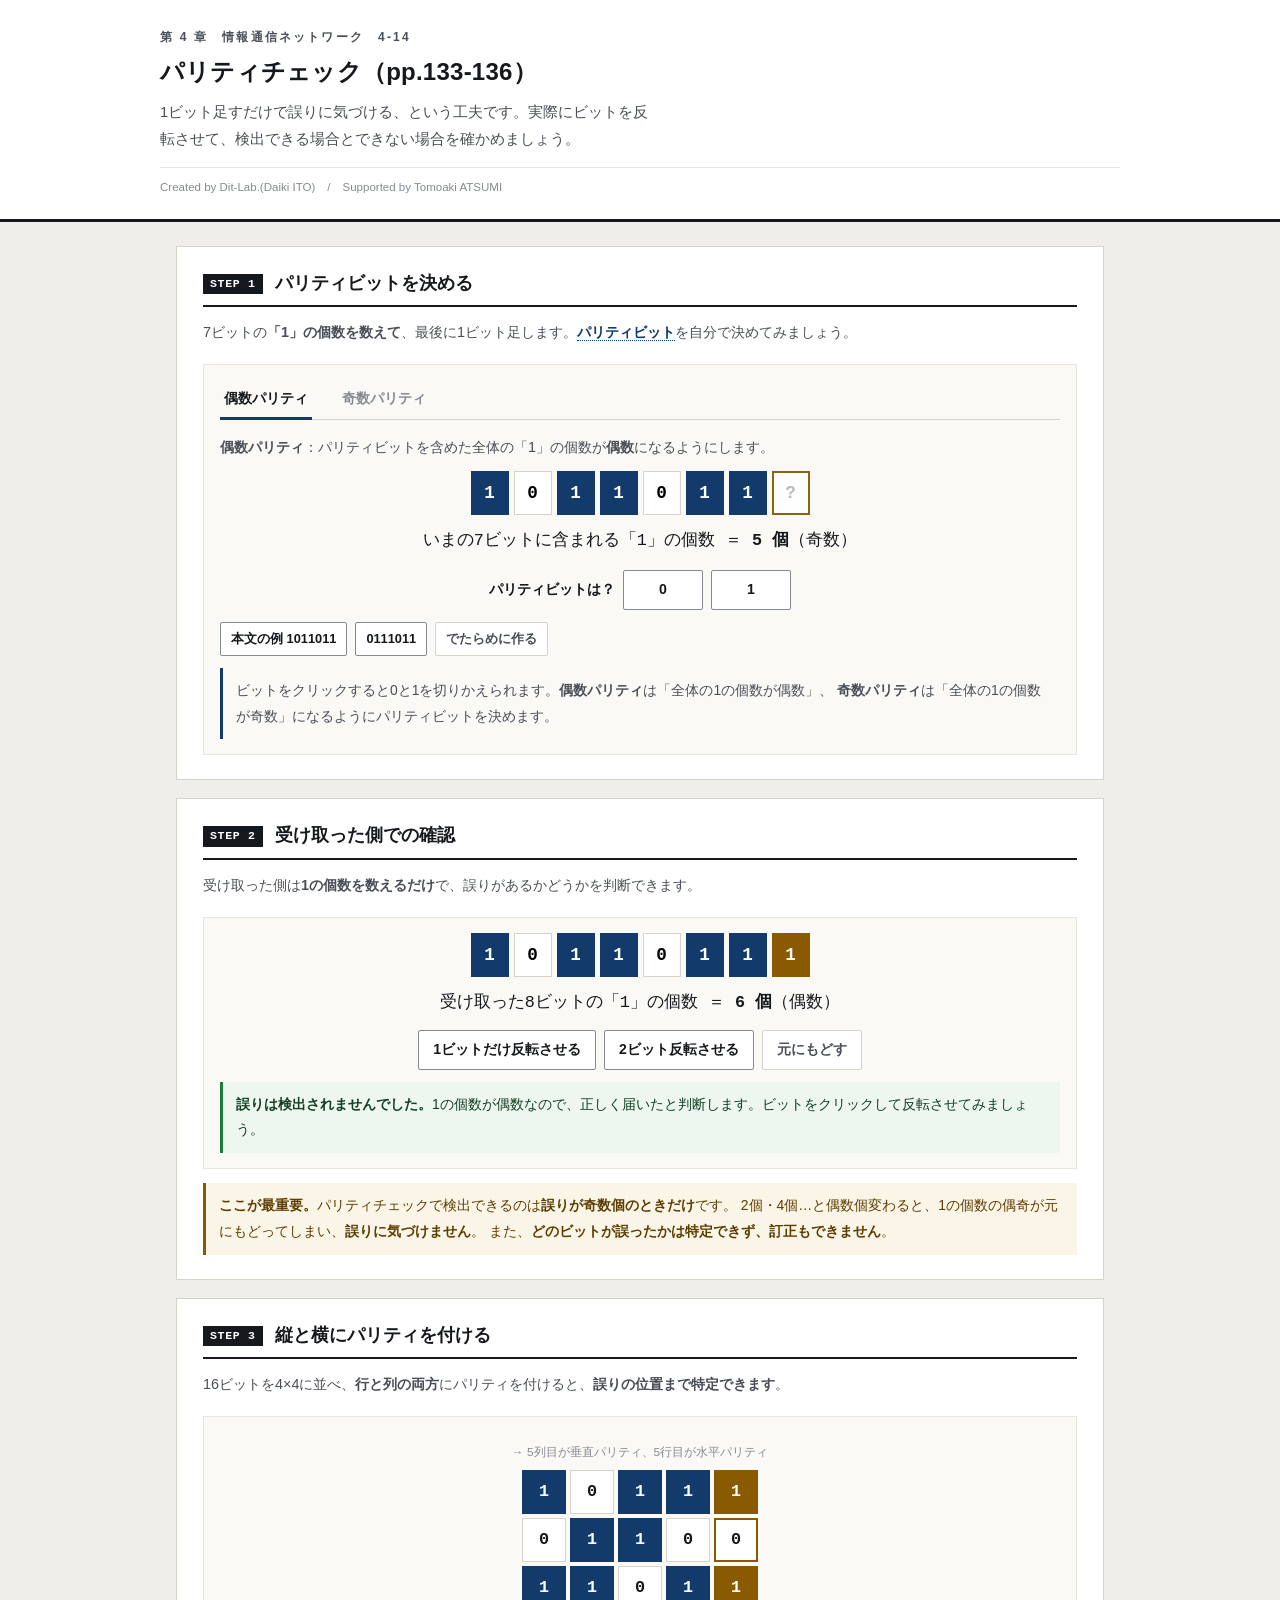
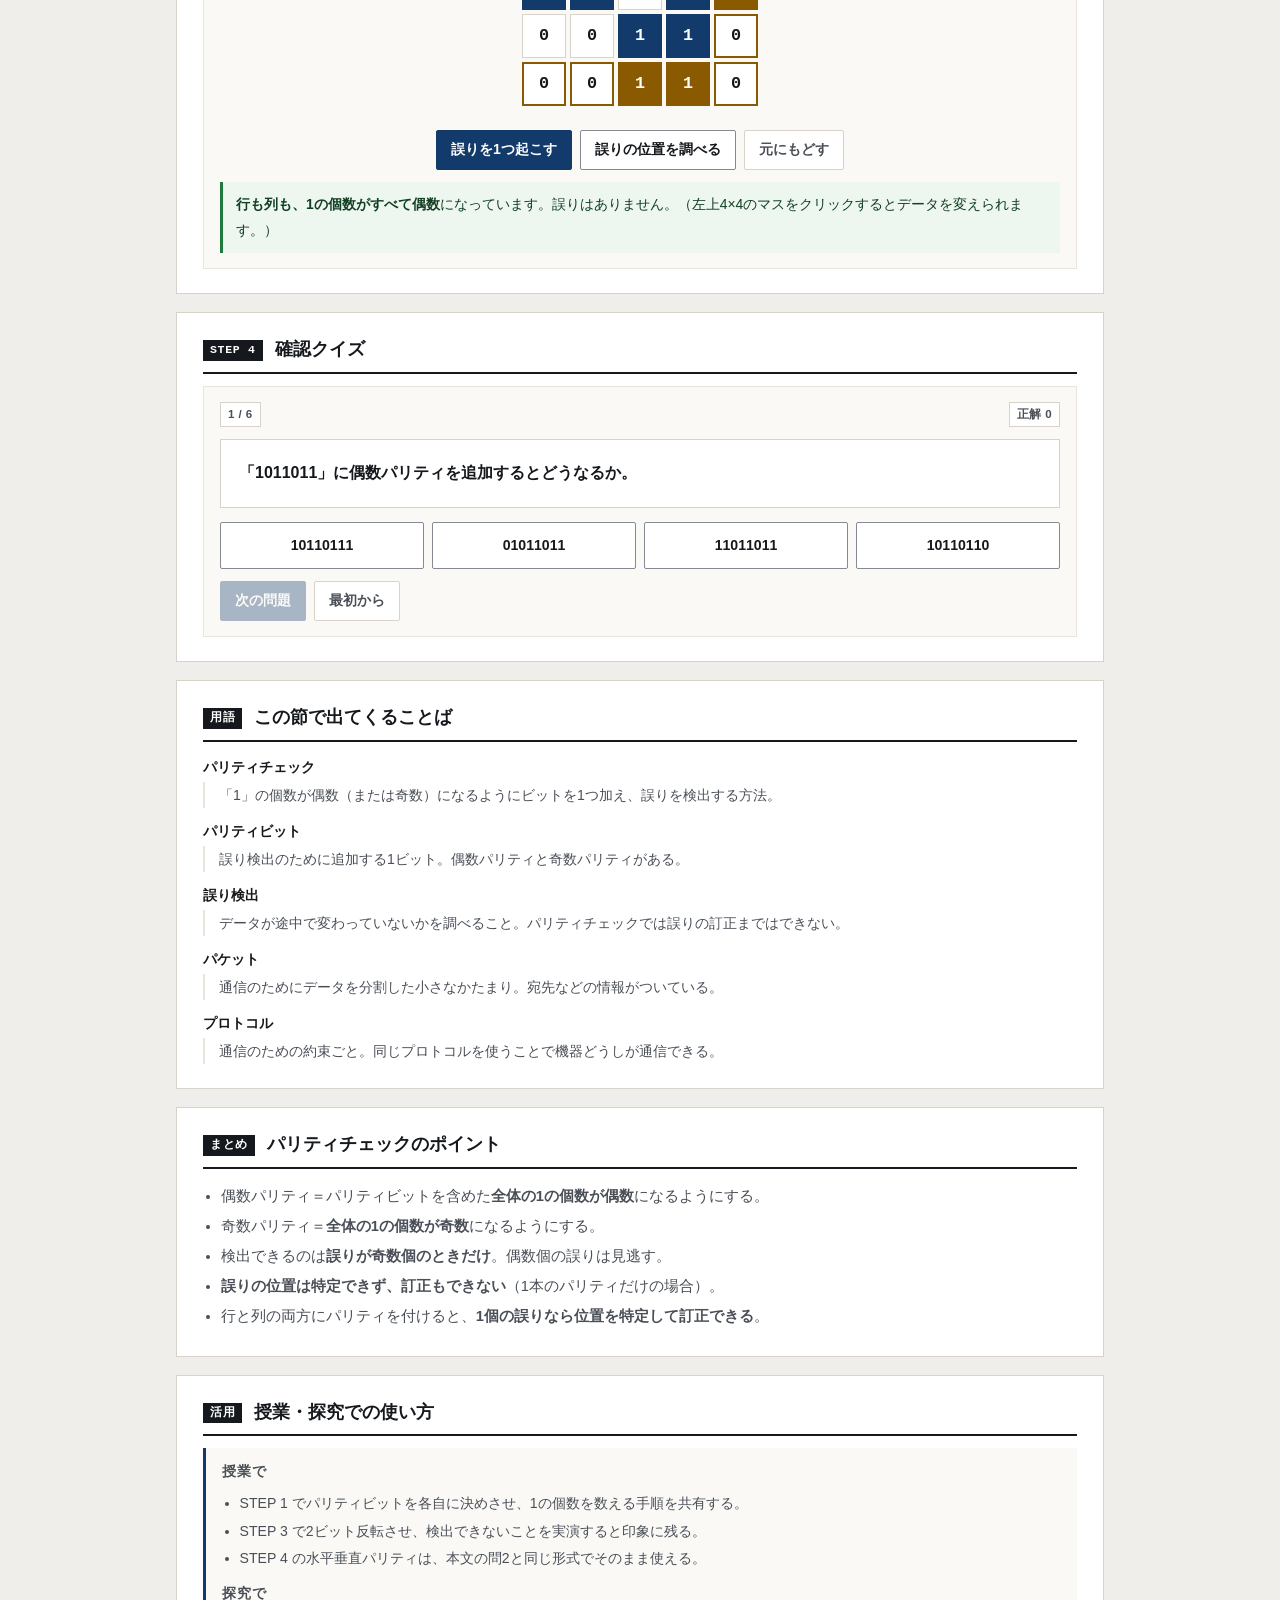
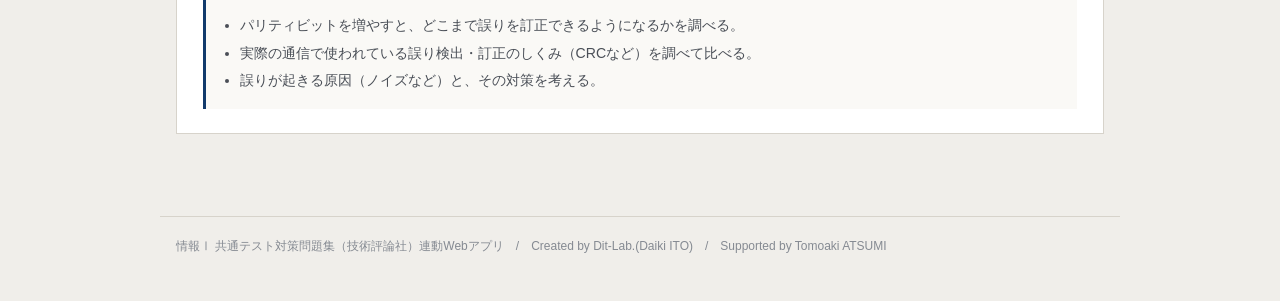
==== index.html @ e5e15f30 "chore: CSS/JSにキャッシュバスターを付与（更新が確実に反映されるように）" ====
<!DOCTYPE html>
<html lang="ja">
<head>
<meta charset="UTF-8">
<meta name="viewport" content="width=device-width, initial-scale=1.0">
<title>パリティチェック｜情報Ⅰ共通テスト対策問題集</title>
<meta name="description" content="1ビット足すだけで誤りに気づける、という工夫です。実際にビットを反転させて、検出できる場合とできない場合を確かめましょう。">
<link rel="icon" href="data:image/svg+xml,%3Csvg xmlns=%22http://www.w3.org/2000/svg%22 viewBox=%220 0 32 32%22%3E%3Crect width=%2232%22 height=%2232%22 fill=%22%2315181c%22/%3E%3Ctext x=%2216%22 y=%2222%22 font-size=%2218%22 font-family=%22monospace%22 fill=%22%23fff%22 text-anchor=%22middle%22%3E01%3C/text%3E%3C/svg%3E">
<link rel="stylesheet" href="css/style.css?v=239696b1">
<link rel="stylesheet" href="css/app.css?v=d88605f2">
</head>
<body>

<header class="app-header">
  <div class="inner">
    <span class="eyebrow">第 4 章　情報通信ネットワーク　4-14</span>
    <h1>パリティチェック（pp.133-136）</h1>
    <p class="lead">1ビット足すだけで誤りに気づける、という工夫です。実際にビットを反転させて、検出できる場合とできない場合を確かめましょう。</p>
    <p class="credit">Created by Dit-Lab.(Daiki ITO)　/　Supported by Tomoaki ATSUMI</p>
  </div>
</header>

<main class="wrap">
  <section class="step" id="step1">
    <h2><span class="no">STEP 1</span>パリティビットを決める</h2>
    <p class="desc">7ビットの<strong>「1」の個数を数えて</strong>、最後に1ビット足します。<span class="term" data-t="パリティビット">パリティビット</span>を自分で決めてみましょう。</p>

    <div class="panel">
      <div class="seg" role="group" aria-label="パリティの種類" style="margin-bottom:14px">
        <button id="modeEven" aria-pressed="true">偶数パリティ</button>
        <button id="modeOdd" aria-pressed="false">奇数パリティ</button>
      </div>
      <p style="font-size:.9rem;color:var(--ink-2);margin-bottom:10px" id="modeDesc"></p>

      <div class="bitrow" id="bits1"></div>
      <div class="cnt" id="cnt1"></div>

      <div class="btn-row" style="margin-top:14px;justify-content:center">
        <span style="font-size:.9rem;font-weight:700">パリティビットは？</span>
        <button class="btn" data-p="0" style="min-width:80px">0</button>
        <button class="btn" data-p="1" style="min-width:80px">1</button>
      </div>
      <div class="note" id="pFb" hidden style="margin-top:12px"></div>
      <div class="btn-row" style="margin-top:12px">
        <button class="btn sm" data-set="1011011">本文の例 1011011</button>
        <button class="btn sm" data-set="0111011">0111011</button>
        <button class="btn sm ghost" id="randBits">でたらめに作る</button>
      </div>
      <div class="note info" style="margin-top:12px">
        ビットをクリックすると0と1を切りかえられます。<strong>偶数パリティ</strong>は「全体の1の個数が偶数」、
        <strong>奇数パリティ</strong>は「全体の1の個数が奇数」になるようにパリティビットを決めます。
      </div>
    </div>
  </section>

  <section class="step" id="step2">
    <h2><span class="no">STEP 2</span>受け取った側での確認</h2>
    <p class="desc">受け取った側は<strong>1の個数を数えるだけ</strong>で、誤りがあるかどうかを判断できます。</p>
    <div class="panel">
      <div class="bitrow" id="bits2"></div>
      <div class="cnt" id="cnt2"></div>
      <div class="btn-row" style="margin-top:12px;justify-content:center">
        <button class="btn" id="flip1">1ビットだけ反転させる</button>
        <button class="btn" id="flip2">2ビット反転させる</button>
        <button class="btn ghost" id="restore2">元にもどす</button>
      </div>
      <div class="note" id="checkNote" style="margin-top:12px"></div>
    </div>
    <div class="note warn" style="margin-top:14px">
      <strong>ここが最重要。</strong>パリティチェックで検出できるのは<strong>誤りが奇数個のときだけ</strong>です。
      2個・4個…と偶数個変わると、1の個数の偶奇が元にもどってしまい、<strong>誤りに気づけません</strong>。
      また、<strong>どのビットが誤ったかは特定できず、訂正もできません</strong>。
    </div>
  </section>

  <section class="step" id="step3">
    <h2><span class="no">STEP 3</span>縦と横にパリティを付ける</h2>
    <p class="desc">16ビットを4×4に並べ、<strong>行と列の両方</strong>にパリティを付けると、<strong>誤りの位置まで特定できます</strong>。</p>
    <div class="panel">
      <div class="gridwrap">
        <div class="axislbl" style="margin-bottom:6px">→ 5列目が垂直パリティ、5行目が水平パリティ</div>
        <div class="grid44" id="grid44"></div>
      </div>
      <div class="btn-row" style="margin-top:14px;justify-content:center">
        <button class="btn primary" id="makeErr">誤りを1つ起こす</button>
        <button class="btn" id="findErr">誤りの位置を調べる</button>
        <button class="btn ghost" id="resetGrid">元にもどす</button>
      </div>
      <div class="note" id="gridNote" style="margin-top:12px"></div>
    </div>
  </section>

  <section class="step" id="step4">
    <h2><span class="no">STEP 4</span>確認クイズ</h2>
    <div class="panel">
      <div class="qhead">
        <span class="badge" id="qProgress">1 / 1</span>
        <span class="badge">正解 <span class="score" id="qScore">0</span></span>
      </div>
      <div class="card-q"><div class="q-scene" id="qText"></div></div>
      <div class="choice4" id="qChoices"></div>
      <div class="note" id="qFb" hidden style="margin-top:12px"></div>
      <div class="btn-row" style="margin-top:12px">
        <button class="btn primary" id="qNext" disabled>次の問題</button>
        <button class="btn ghost" id="qReset">最初から</button>
      </div>
    </div>
  </section>

  <section class="step" id="glossary">
    <h2><span class="no">用語</span>この節で出てくることば</h2>
    <div id="glossBox"></div>
  </section>

  <section class="step">
    <h2><span class="no">まとめ</span>パリティチェックのポイント</h2>
    <ul style="margin:0;padding-left:1.2em;color:var(--ink-2);font-size:.92rem;line-height:2.05">
      <li>偶数パリティ＝パリティビットを含めた<strong>全体の1の個数が偶数</strong>になるようにする。</li>
      <li>奇数パリティ＝<strong>全体の1の個数が奇数</strong>になるようにする。</li>
      <li>検出できるのは<strong>誤りが奇数個のときだけ</strong>。偶数個の誤りは見逃す。</li>
      <li><strong>誤りの位置は特定できず、訂正もできない</strong>（1本のパリティだけの場合）。</li>
      <li>行と列の両方にパリティを付けると、<strong>1個の誤りなら位置を特定して訂正できる</strong>。</li>
    </ul>
  </section>

  <section class="step">
    <h2><span class="no">活用</span>授業・探究での使い方</h2>
    <div class="use-note">
      <h3>授業で</h3>
      <ul>
        <li>STEP 1 でパリティビットを各自に決めさせ、1の個数を数える手順を共有する。</li>
        <li>STEP 3 で2ビット反転させ、検出できないことを実演すると印象に残る。</li>
        <li>STEP 4 の水平垂直パリティは、本文の問2と同じ形式でそのまま使える。</li>
      </ul>
      <h3 style="margin-top:12px">探究で</h3>
      <ul>
        <li>パリティビットを増やすと、どこまで誤りを訂正できるようになるかを調べる。</li>
        <li>実際の通信で使われている誤り検出・訂正のしくみ（CRCなど）を調べて比べる。</li>
        <li>誤りが起きる原因（ノイズなど）と、その対策を考える。</li>
      </ul>
    </div>
  </section>

</main>

<footer class="app-footer">
  情報Ⅰ 共通テスト対策問題集（技術評論社）連動Webアプリ　/　Created by Dit-Lab.(Daiki ITO)　/　Supported by Tomoaki ATSUMI
</footer>

<script src="js/tools.js?v=c07db610"></script>
<script src="js/chart.js?v=fb6e3be1"></script>
<script src="js/terms.js?v=92038844"></script>
<script src="js/app.js?v=021d8043"></script>
</body>
</html>
---- css/style.css ----
/* =========================================================
   情報Ⅰ 共通テスト対策問題集 — Web アプリ共通スタイル
   紙面（参考書）に寄せた設計。装飾色は使わず、色は意味を持つときだけ。
   ========================================================= */

:root{
  --paper:#ffffff;
  --paper-2:#faf9f6;      /* うすい紙 */
  --bg:#f0eeea;           /* 台紙 */
  --ink:#15181c;
  --ink-2:#4a4f57;
  --ink-3:#858a92;
  --rule:#d7d3cb;         /* 罫線 */
  --rule-2:#e8e5df;
  --accent:#123a6b;       /* 濃紺。主要操作と現在地だけに使う */
  --accent-w:#e9eef6;
  --zero:#c0392b;         /* 左＝0 */
  --one:#1d4ed8;          /* 右＝1 */
  --ok:#1f7a3d;   --ok-bg:#eef6f0;
  --ng:#b3261e;   --ng-bg:#fbefee;
  --warn:#8a5a00; --warn-bg:#fbf5e8;
  --font:"Hiragino Kaku Gothic ProN","Hiragino Sans","Yu Gothic Medium","Yu Gothic",
         "Noto Sans JP",Meiryo,-apple-system,BlinkMacSystemFont,sans-serif;
  --mono:"SFMono-Regular",Menlo,Consolas,"Courier New",monospace;
}

*{box-sizing:border-box}
[hidden]{display:none !important}
html{-webkit-text-size-adjust:100%}
body{
  margin:0; background:var(--bg); color:var(--ink);
  font-family:var(--font); font-size:16px; line-height:1.85;
  font-feature-settings:"palt" 1;
}
h1,h2,h3,h4{line-height:1.45; margin:0; font-weight:700}
p{margin:0 0 .75em} p:last-child{margin-bottom:0}
a{color:var(--accent)}

/* ---------- 標題 ---------- */
.app-header{background:var(--paper); border-bottom:3px solid var(--ink); padding:26px 20px 20px}
.app-header .inner{max-width:960px; margin:0 auto}
.app-header .eyebrow{
  font-size:.75rem; font-weight:700; color:var(--ink-2); letter-spacing:.18em;
  display:block; margin-bottom:7px;
}
.app-header h1{font-size:1.5rem; letter-spacing:.01em}
.app-header .lead{font-size:.92rem; color:var(--ink-2); margin-top:9px; max-width:60ch}
.app-header .credit{
  font-size:.72rem; color:var(--ink-3); margin-top:14px;
  padding-top:9px; border-top:1px solid var(--rule-2);
}

/* ---------- 版面 ---------- */
.wrap{max-width:960px; margin:0 auto; padding:24px 16px 64px}
.step{background:var(--paper); border:1px solid var(--rule); padding:24px 26px; margin-bottom:18px}
.step > h2{
  display:flex; align-items:baseline; gap:12px; font-size:1.1rem;
  padding-bottom:9px; border-bottom:2px solid var(--ink); margin-bottom:12px;
}
.step > h2 .no{
  flex:none; font-family:var(--mono); font-size:.72rem; font-weight:700;
  background:var(--ink); color:var(--paper); padding:2px 7px; letter-spacing:.06em;
  position:relative; top:-2px;
}
.step > .desc{color:var(--ink-2); font-size:.9rem; margin-bottom:18px}
.step[hidden]{display:none}

.grid{display:grid; gap:20px}
.grid > *{min-width:0}          /* 子の中身で列が広がるのを防ぐ */
@media(min-width:800px){ .grid.c2{grid-template-columns:1fr 1fr} }

.panel{border:1px solid var(--rule-2); background:var(--paper-2); padding:15px 16px; min-width:0}
.panel > h3{
  font-size:.8rem; font-weight:700; color:var(--ink-2); letter-spacing:.08em;
  margin-bottom:12px; padding-bottom:6px; border-bottom:1px solid var(--rule);
}

/* ---------- 部品 ---------- */
.btn{
  appearance:none; border:1px solid var(--ink-3); background:var(--paper); color:var(--ink);
  font-family:inherit; font-size:.88rem; font-weight:700; padding:8px 14px;
  border-radius:2px; cursor:pointer; min-height:40px; line-height:1.4;
  transition:background .12s, border-color .12s, color .12s;
}
.btn:hover:not(:disabled){background:var(--accent-w); border-color:var(--accent); color:var(--accent)}
.btn:disabled{opacity:.35; cursor:not-allowed}
.btn.primary{background:var(--accent); color:var(--paper); border-color:var(--accent)}
.btn.primary:hover:not(:disabled){background:#0d2c53; color:var(--paper)}
.btn.ghost{border-color:var(--rule); color:var(--ink-2)}
.btn.sm{font-size:.8rem; padding:5px 10px; min-height:34px}
.btn-row{display:flex; flex-wrap:wrap; gap:8px; align-items:center}

/* タブ（見出し下線式） */
.seg{display:flex; gap:0; border-bottom:1px solid var(--rule)}
.seg button{
  appearance:none; border:0; background:transparent; font-family:inherit; font-size:.88rem;
  font-weight:700; color:var(--ink-3); padding:9px 4px; margin-right:26px; cursor:pointer;
  border-bottom:3px solid transparent; margin-bottom:-1px; min-height:40px;
}
.seg button:hover{color:var(--ink-2)}
.seg button[aria-pressed="true"]{color:var(--ink); border-bottom-color:var(--accent)}

label.fld{display:block; font-size:.78rem; font-weight:700; color:var(--ink-2); margin-bottom:5px; letter-spacing:.04em}
input[type=text], textarea, input[type=number]{
  width:100%; font-family:inherit; font-size:1rem; color:var(--ink);
  border:1px solid var(--ink-3); border-radius:2px; padding:9px 11px;
  background:var(--paper); min-height:42px;
}
input:focus, textarea:focus{outline:2px solid var(--accent); outline-offset:-1px; border-color:var(--accent)}
.btn:focus-visible, .seg button:focus-visible, .node-card:focus-visible{outline:2px solid var(--accent); outline-offset:2px}
textarea{resize:vertical; line-height:1.7}
.mono{font-family:var(--mono)}

table.tbl{width:100%; border-collapse:collapse; font-size:.89rem}
table.tbl th, table.tbl td{border-bottom:1px solid var(--rule-2); padding:7px 10px; text-align:right}
table.tbl th:first-child, table.tbl td:first-child{text-align:left}
table.tbl thead th{border-bottom:1.5px solid var(--ink); font-size:.76rem; color:var(--ink-2); font-weight:700; white-space:nowrap}
.tbl-scroll{overflow-x:auto; -webkit-overflow-scrolling:touch; max-width:100%}

.note{padding:10px 13px; font-size:.87rem; border-left:3px solid var(--ink-3); background:var(--paper-2)}
.note.ok{background:var(--ok-bg); border-left-color:var(--ok); color:#123f22}
.note.ng{background:var(--ng-bg); border-left-color:var(--ng); color:#6d1a15}
.note.info{background:var(--paper-2); border-left-color:var(--accent); color:var(--ink-2)}
.note.warn{background:var(--warn-bg); border-left-color:var(--warn); color:#5c3d00}
.note[hidden]{display:none}

.badge{
  display:inline-block; font-size:.72rem; font-weight:700; padding:1px 7px;
  border:1px solid var(--rule); color:var(--ink-2); background:var(--paper); letter-spacing:.04em;
}

/* 数値は罫線で仕切るだけ。カードにしない */
.metrics{display:flex; flex-wrap:wrap; gap:0; border-top:1px solid var(--rule)}
.metric{flex:1 1 130px; padding:11px 14px 11px 0; border-right:1px solid var(--rule-2)}
.metric:last-child{border-right:0}
.metric .k{font-size:.74rem; color:var(--ink-3); font-weight:700; letter-spacing:.05em}
.metric .v{font-size:1.6rem; font-weight:700; line-height:1.3; font-family:var(--mono); letter-spacing:-.01em}
.metric .s{font-size:.76rem; color:var(--ink-2)}

.bit0{color:var(--zero); font-weight:700}
.bit1{color:var(--one); font-weight:700}

.app-footer{
  max-width:960px; margin:0 auto; padding:18px 16px 44px; color:var(--ink-3);
  font-size:.75rem; border-top:1px solid var(--rule);
}
.sr-only{position:absolute;width:1px;height:1px;overflow:hidden;clip:rect(0 0 0 0);white-space:nowrap}

@media(max-width:640px){
  body{font-size:15px}
  .app-header{padding:20px 16px 16px}
  .app-header h1{font-size:1.16rem}
  .wrap{padding:16px 12px 52px}
  .step{padding:18px 15px}
  .seg button{margin-right:18px; font-size:.84rem}
  .metric{flex-basis:50%; border-right:0}
}
@media (prefers-reduced-motion:reduce){ *{animation:none!important; transition:none!important} }

/* ---------- 自分のデータ・共有・印刷 ---------- */
.toolbar{display:flex; flex-wrap:wrap; gap:8px; align-items:center; margin-top:12px;
  padding-top:12px; border-top:1px solid var(--rule-2)}
.toolbar .hint{font-size:.78rem; color:var(--ink-3)}
.paste-area{width:100%; min-height:110px; font-family:var(--mono); font-size:.86rem}
.use-note{background:var(--paper-2); border-left:3px solid var(--accent); padding:14px 16px; font-size:.88rem}
.use-note h3{font-size:.86rem; letter-spacing:.06em; margin-bottom:8px; color:var(--ink-2)}
.use-note ol, .use-note ul{margin:0; padding-left:1.25em; line-height:1.95; color:var(--ink-2)}

@media print{
  body{background:#fff}
  .app-header{border-bottom:2px solid #000}
  .step{border:1px solid #bbb; break-inside:avoid; page-break-inside:avoid; margin-bottom:12px}
  .btn, .seg, .toolbar, input[type=range]{display:none !important}
  .note{border-left-width:2px}
  a[href]:after{content:""}
}

/* ---------- 入力グリッド ---------- */
.dg-scroll{overflow:auto; -webkit-overflow-scrolling:touch; border:1px solid var(--rule); background:var(--paper); max-height:420px}
table.dg{border-collapse:collapse; font-family:var(--mono); font-size:.9rem; min-width:100%}
table.dg th, table.dg td{border:1px solid var(--rule-2); padding:0}
table.dg thead th{background:var(--paper-2); position:sticky; top:0; z-index:2}
table.dg .dg-n{background:var(--paper-2); color:var(--ink-3); font-size:.76rem; font-weight:400;
  text-align:center; min-width:34px; padding:0 4px; position:sticky; left:0; z-index:1}
table.dg .dg-corner{background:var(--paper-2); min-width:34px; position:sticky; left:0; z-index:3}
table.dg .dg-act{background:var(--paper-2); width:34px}
.dg-h, .dg-c{width:100%; min-width:96px; border:0; background:transparent; font-family:inherit;
  font-size:.9rem; padding:8px 9px; color:var(--ink); min-height:38px}
.dg-h{font-weight:700; font-family:var(--font); font-size:.82rem; color:var(--ink-2)}
.dg-c.num{text-align:right}
.dg-c:focus, .dg-h:focus{outline:2px solid var(--accent); outline-offset:-2px; background:var(--accent-w)}
.dg-del{border:0; background:transparent; color:var(--ink-3); cursor:pointer; width:32px; height:34px; font-size:1rem}
.dg-del:hover{color:var(--ng)}
.dg-tools{display:flex; flex-wrap:wrap; gap:8px; align-items:center; margin-top:10px}
.dg-hint{font-size:.76rem; color:var(--ink-3)}

/* ---------- ファイル読み込み ---------- */
.filebox{display:flex; flex-wrap:wrap; gap:10px; align-items:center; padding:12px;
  border:1px dashed var(--rule); background:var(--paper-2)}
.filebox input[type=file]{font-size:.85rem; font-family:inherit; max-width:100%}
.filebox .sel{max-width:220px}
.filelabel{display:inline-flex; align-items:center; gap:6px; font-size:.85rem; font-weight:700;
  border:1px solid var(--ink-3); background:var(--paper); padding:8px 14px; border-radius:2px; cursor:pointer; min-height:40px}
.filelabel:hover{border-color:var(--accent); color:var(--accent); background:var(--accent-w)}
.filelabel input{display:none}

/* ---------- 用語解説 ---------- */
.term{position:relative; border-bottom:1.5px dotted var(--accent); cursor:help; color:var(--accent); font-weight:700}
.term .term-pop{display:none; position:absolute; left:0; top:1.7em; z-index:50; width:min(300px,78vw);
  background:var(--paper); border:1px solid var(--ink-3); box-shadow:0 6px 20px rgba(0,0,0,.14);
  padding:10px 12px; font-size:.82rem; font-weight:400; color:var(--ink-2); line-height:1.75;
  border-left:3px solid var(--accent); cursor:auto; text-align:left}
.term .term-pop b{display:block; color:var(--ink); font-size:.86rem; margin-bottom:3px}
.term.open .term-pop{display:block}
dl.gloss{margin:0; font-size:.88rem}
dl.gloss dt{font-weight:700; color:var(--ink); margin-top:10px}
dl.gloss dt:first-child{margin-top:0}
dl.gloss dd{margin:2px 0 0; color:var(--ink-2); line-height:1.85; padding-left:1em; border-left:2px solid var(--rule-2)}
@media print{ .term{border-bottom:0; color:inherit} .term .term-pop{display:none !important} }

/* ---------- スマホ・タブレット ---------- */
@media (max-width:1024px){
  /* iOS で入力時に画面が勝手に拡大するのを防ぐ（16px 未満だとズームする） */
  input[type=text], input[type=number], textarea, select, .dg-c, .dg-h{ font-size:16px }
  .dg-c, .dg-h{ min-width:110px }
}
@media (max-width:820px){
  .grid.c2{grid-template-columns:1fr}
  .dg-scroll{max-height:340px}
  .filebox{flex-direction:column; align-items:stretch}
  .filebox .sel{max-width:100%}
  .term .term-pop{left:auto; right:0; width:min(280px,86vw)}
}
@media (max-width:480px){
  .step > h2{font-size:1rem; flex-wrap:wrap}
  .metrics{gap:0}
  .metric{flex-basis:50%; padding-right:10px}
  .metric .v{font-size:1.3rem}
  .btn{padding:8px 12px}
  .dg-tools{gap:6px}
  .dg-hint{width:100%}
}
/* タッチ操作でのスクロールを滑らかに */
.tbl-scroll, .dg-scroll, .tree-box{ -webkit-overflow-scrolling:touch; overscroll-behavior-x:contain }

/* 幅指定つきの入力欄がスマートフォンではみ出さないようにする */
input[type=text], input[type=number], input[type=search], textarea, select{ max-width:100% }
.btn-row > label{ min-width:0; max-width:100% }
.btn-row > label input, .btn-row > label select{ max-width:100% }

/* 共通：○×判定・並べかえ（quiz.js 用） */
.abcde{border:1px solid var(--rule); border-radius:3px; overflow:hidden}
.abcde > div{border-top:1px solid var(--rule); padding:10px 12px}
.abcde > div:first-child{border-top:0}
.abcde .st{display:flex; gap:10px; align-items:flex-start; flex-wrap:wrap}
.abcde .st .k{font-weight:700; font-family:var(--mono); min-width:1.4em}
.abcde .st .t{flex:1; min-width:12em}
.abcde .jb{display:flex; gap:6px}
.abcde .jb .btn{min-width:3.4em; padding:6px 10px; text-align:center}
.prep{display:grid; grid-template-columns:repeat(auto-fit,minmax(150px,1fr)); gap:10px; margin-top:10px}
.prep .slot{border:1px dashed var(--ink-3); border-radius:3px; padding:10px; min-height:92px; background:var(--paper)}
.prep .slot.filled{border-style:solid}
.prep .slot .tag{font:700 .74rem/1.4 var(--mono); color:var(--accent); display:block; margin-bottom:6px}
.prep .slot .txt{font-size:.86rem; line-height:1.7}
.cards{display:flex; flex-wrap:wrap; gap:8px; margin-top:10px}
.cards .c{border:1px solid var(--ink-3); border-radius:3px; padding:9px 12px; background:var(--paper);
  cursor:pointer; font-size:.88rem; max-width:100%; text-align:left; font-family:inherit; color:var(--ink)}
.cards .c:hover{background:var(--warn-bg)}
.cards .c.used{opacity:.35; pointer-events:none}
---- css/app.css ----
.qhead{display:flex; justify-content:space-between; align-items:center; margin-bottom:12px}
.card-q{border:1px solid var(--rule); background:var(--paper); padding:18px; margin-bottom:14px}
.q-scene{font-size:1rem; font-weight:700; line-height:1.9}
.choice4{display:grid; gap:8px; grid-template-columns:repeat(auto-fit,minmax(160px,1fr))}
.choice4 .btn{text-align:left; line-height:1.65; padding:11px 13px}
.choice4 .btn.correct{background:var(--ok-bg); border-color:var(--ok); color:var(--ok)}
.choice4 .btn.wrong{background:var(--ng-bg); border-color:var(--ng); color:var(--ng)}
.choice4.locked{pointer-events:none}
.sel{width:100%; font-family:inherit; font-size:.95rem; padding:9px 11px; min-height:42px;
  border:1px solid var(--ink-3); border-radius:2px; background:var(--paper); color:var(--ink)}
input[type=range]{width:100%; accent-color:var(--accent); height:34px}
.why{font-size:.85rem; color:var(--ink-2); line-height:1.85}
.eqbox{font-family:var(--mono); font-size:1.02rem; font-weight:700; text-align:center; padding:14px;
  border:1px solid var(--rule); background:var(--paper-2); line-height:1.8}
.blankin{border:1.5px solid var(--accent); background:#fff; padding:6px 8px; text-align:center;
  font-family:var(--mono); min-height:38px; font-size:.95rem; max-width:120px}
.blankin.ok{border-color:var(--ok); background:var(--ok-bg)}
.blankin.ng{border-color:var(--ng); background:var(--ng-bg)}
table.tbl td .blankin{width:100%; max-width:none}
.bitrow{display:flex; gap:5px; flex-wrap:wrap; align-items:center; justify-content:center}
.bit{width:38px; height:44px; border:1px solid var(--rule); background:var(--paper); font-family:var(--mono);
  font-weight:700; font-size:1.1rem; cursor:pointer; padding:0}
.bit.on{background:var(--accent); color:#fff; border-color:var(--accent)}
.bit.par{border-width:2px; border-color:#8a5a00}
.bit.par.on{background:#8a5a00; border-color:#8a5a00}
.bit.flip{outline:3px solid var(--ng); outline-offset:1px}
.bit:disabled{cursor:default; opacity:.95}
.cnt{font-family:var(--mono); font-size:1.05rem; text-align:center; margin-top:10px}
.grid44{display:inline-grid; grid-template-columns:repeat(5,44px); gap:4px}
.grid44 .c{width:44px; height:44px; border:1px solid var(--rule); background:var(--paper);
  font-family:var(--mono); font-weight:700; font-size:1.05rem; display:grid; place-items:center; cursor:pointer}
.grid44 .c.on{background:var(--accent); color:#fff; border-color:var(--accent)}
.grid44 .c.par{border-color:#8a5a00; border-width:2px}
.grid44 .c.par.on{background:#8a5a00}
.grid44 .c.bad{outline:3px solid var(--ng); outline-offset:1px}
.grid44 .c.hit{background:var(--ng); color:#fff; border-color:var(--ng)}
.gridwrap{text-align:center; padding:10px}
.axislbl{font-size:.74rem; color:var(--ink-3); text-align:center}
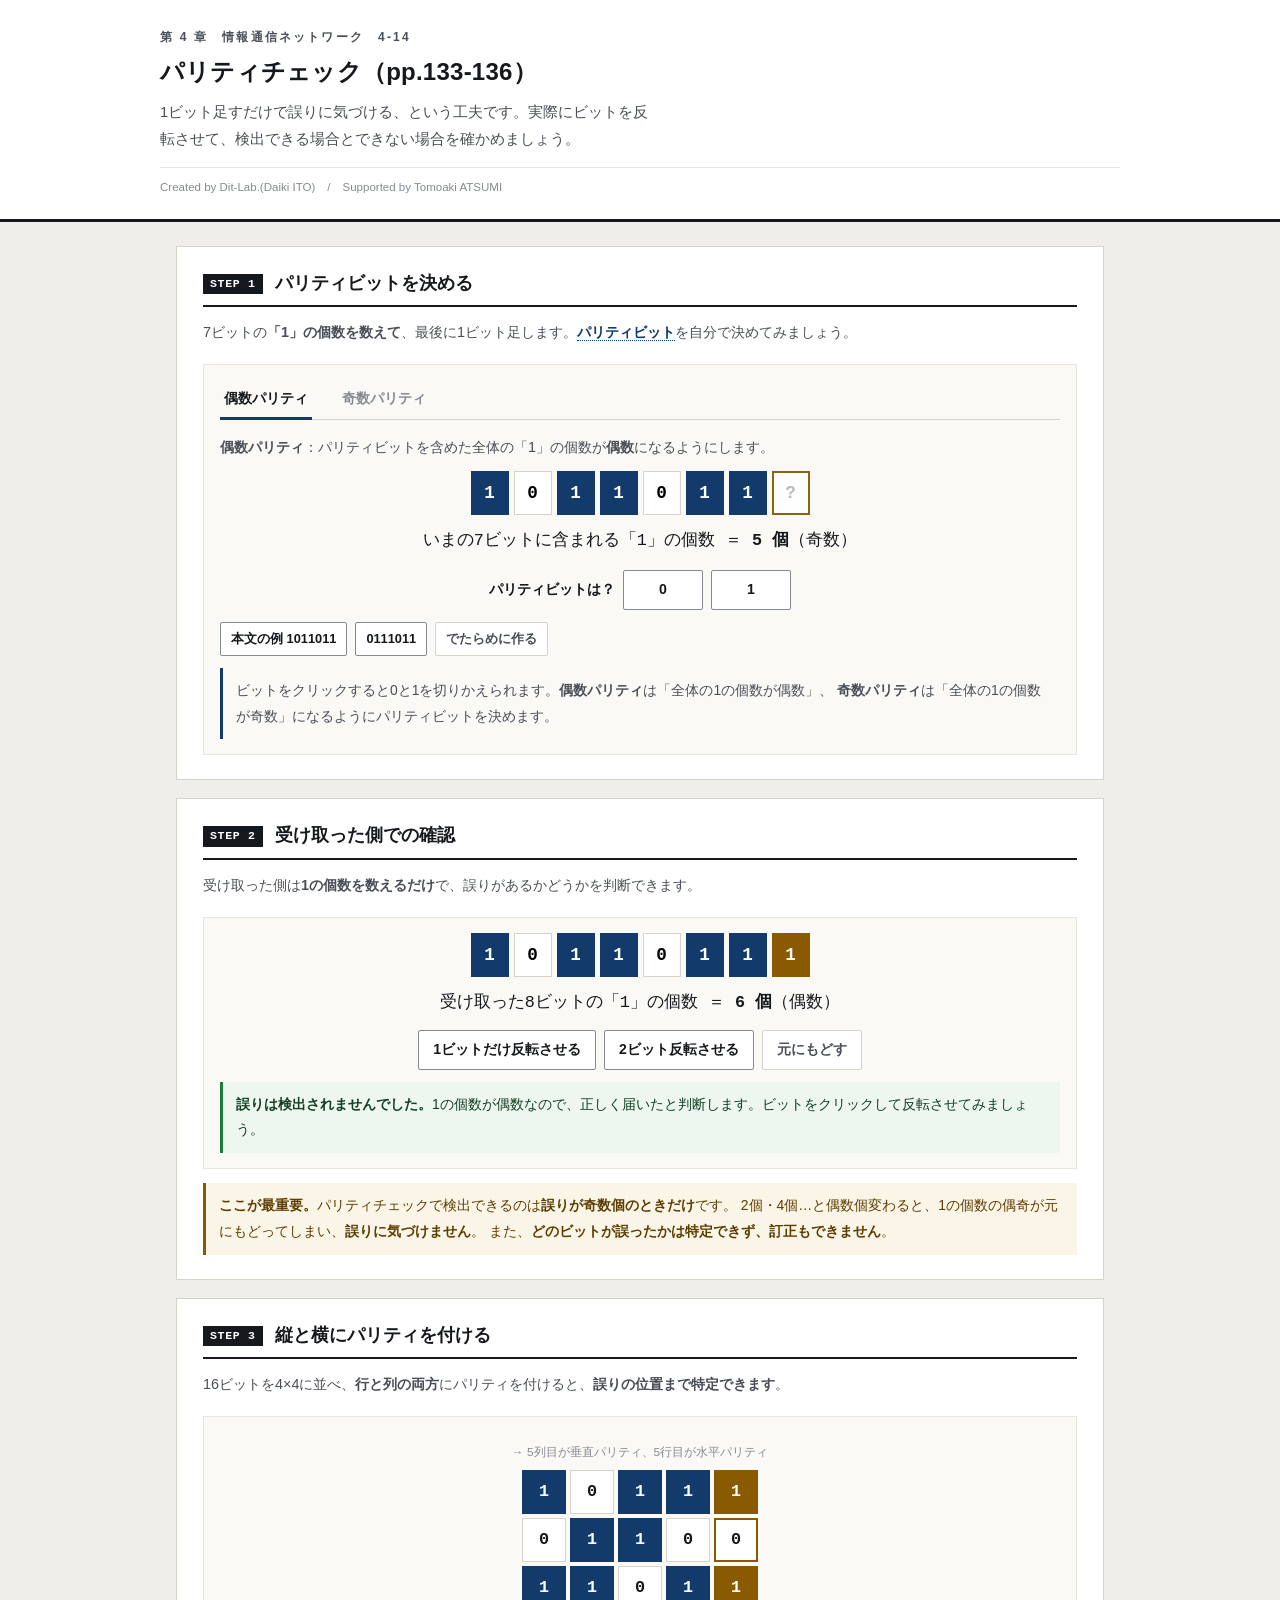
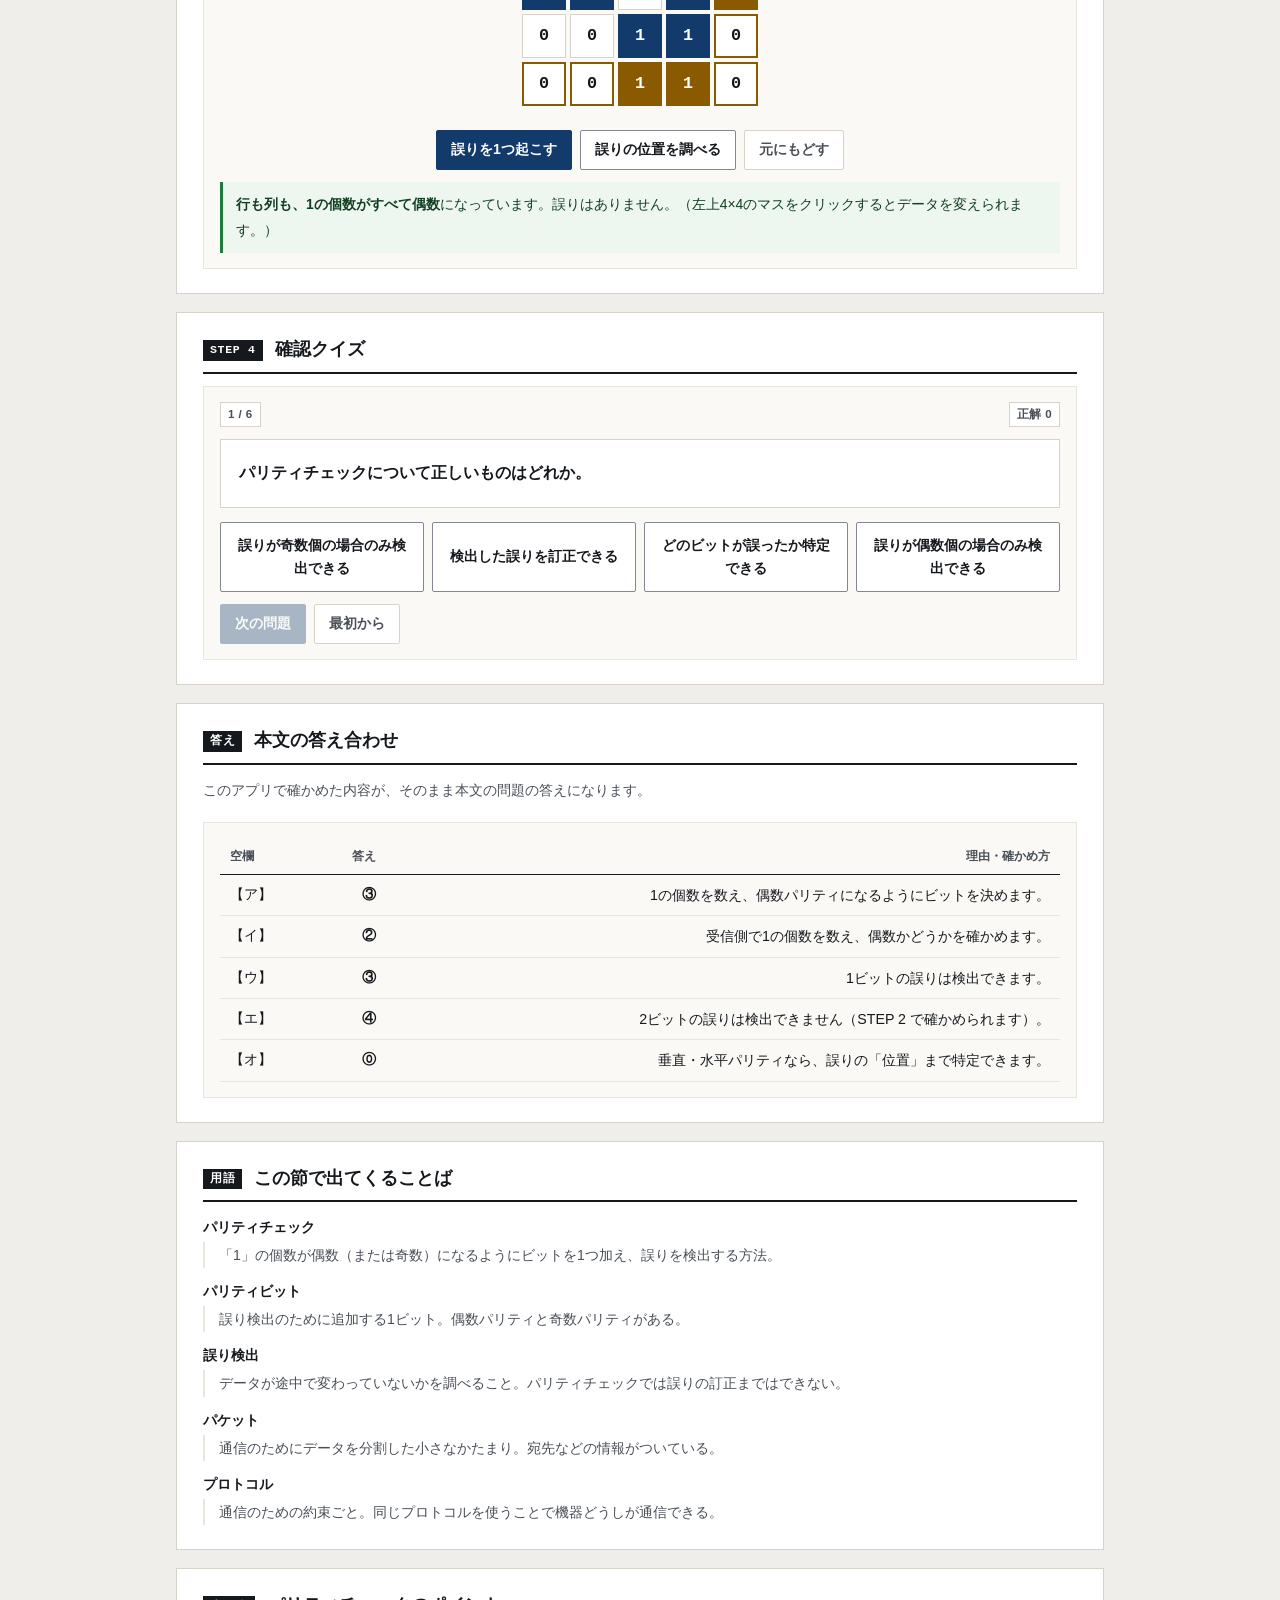
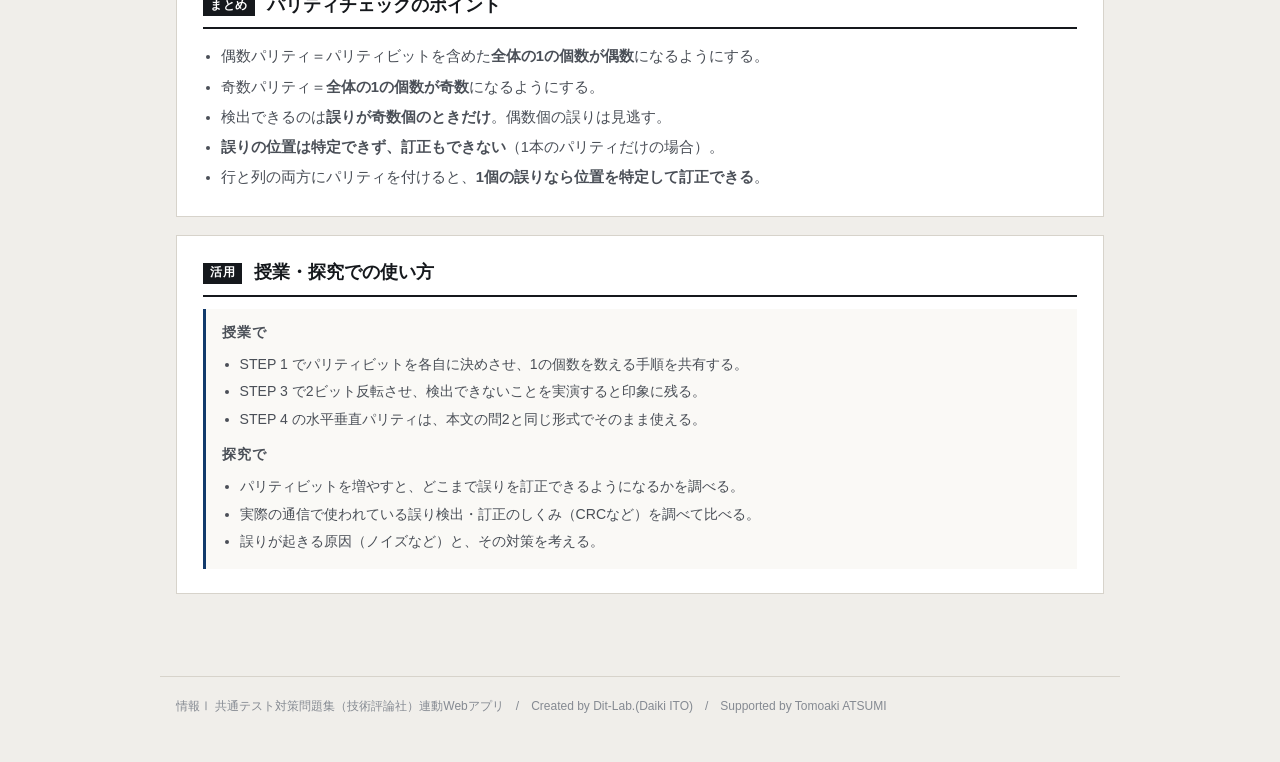
==== commit af464b0f: "feat: 本文の答え合わせカードを追加（空欄・答え・確かめ方）" ====
--- a/index.html
+++ b/index.html
@@ -107,6 +107,14 @@
     </div>
   </section>
 
+  <section class="step" id="ansBox">
+    <h2><span class="no">答え</span>本文の答え合わせ</h2>
+    <p class="desc">このアプリで確かめた内容が、そのまま本文の問題の答えになります。</p>
+    <div class="panel">
+      <div class="tbl-scroll"><table class="tbl"><thead><tr><th>空欄</th><th>答え</th><th>理由・確かめ方</th></tr></thead><tbody><tr><td class="mono">【ア】</td><td class="mono"><strong>③</strong></td><td>1の個数を数え、偶数パリティになるようにビットを決めます。</td></tr><tr><td class="mono">【イ】</td><td class="mono"><strong>②</strong></td><td>受信側で1の個数を数え、偶数かどうかを確かめます。</td></tr><tr><td class="mono">【ウ】</td><td class="mono"><strong>③</strong></td><td>1ビットの誤りは検出できます。</td></tr><tr><td class="mono">【エ】</td><td class="mono"><strong>④</strong></td><td>2ビットの誤りは検出できません（STEP 2 で確かめられます）。</td></tr><tr><td class="mono">【オ】</td><td class="mono"><strong>⓪</strong></td><td>垂直・水平パリティなら、誤りの「位置」まで特定できます。</td></tr></tbody></table></div>
+    </div>
+  </section>
+
   <section class="step" id="glossary">
     <h2><span class="no">用語</span>この節で出てくることば</h2>
     <div id="glossBox"></div>
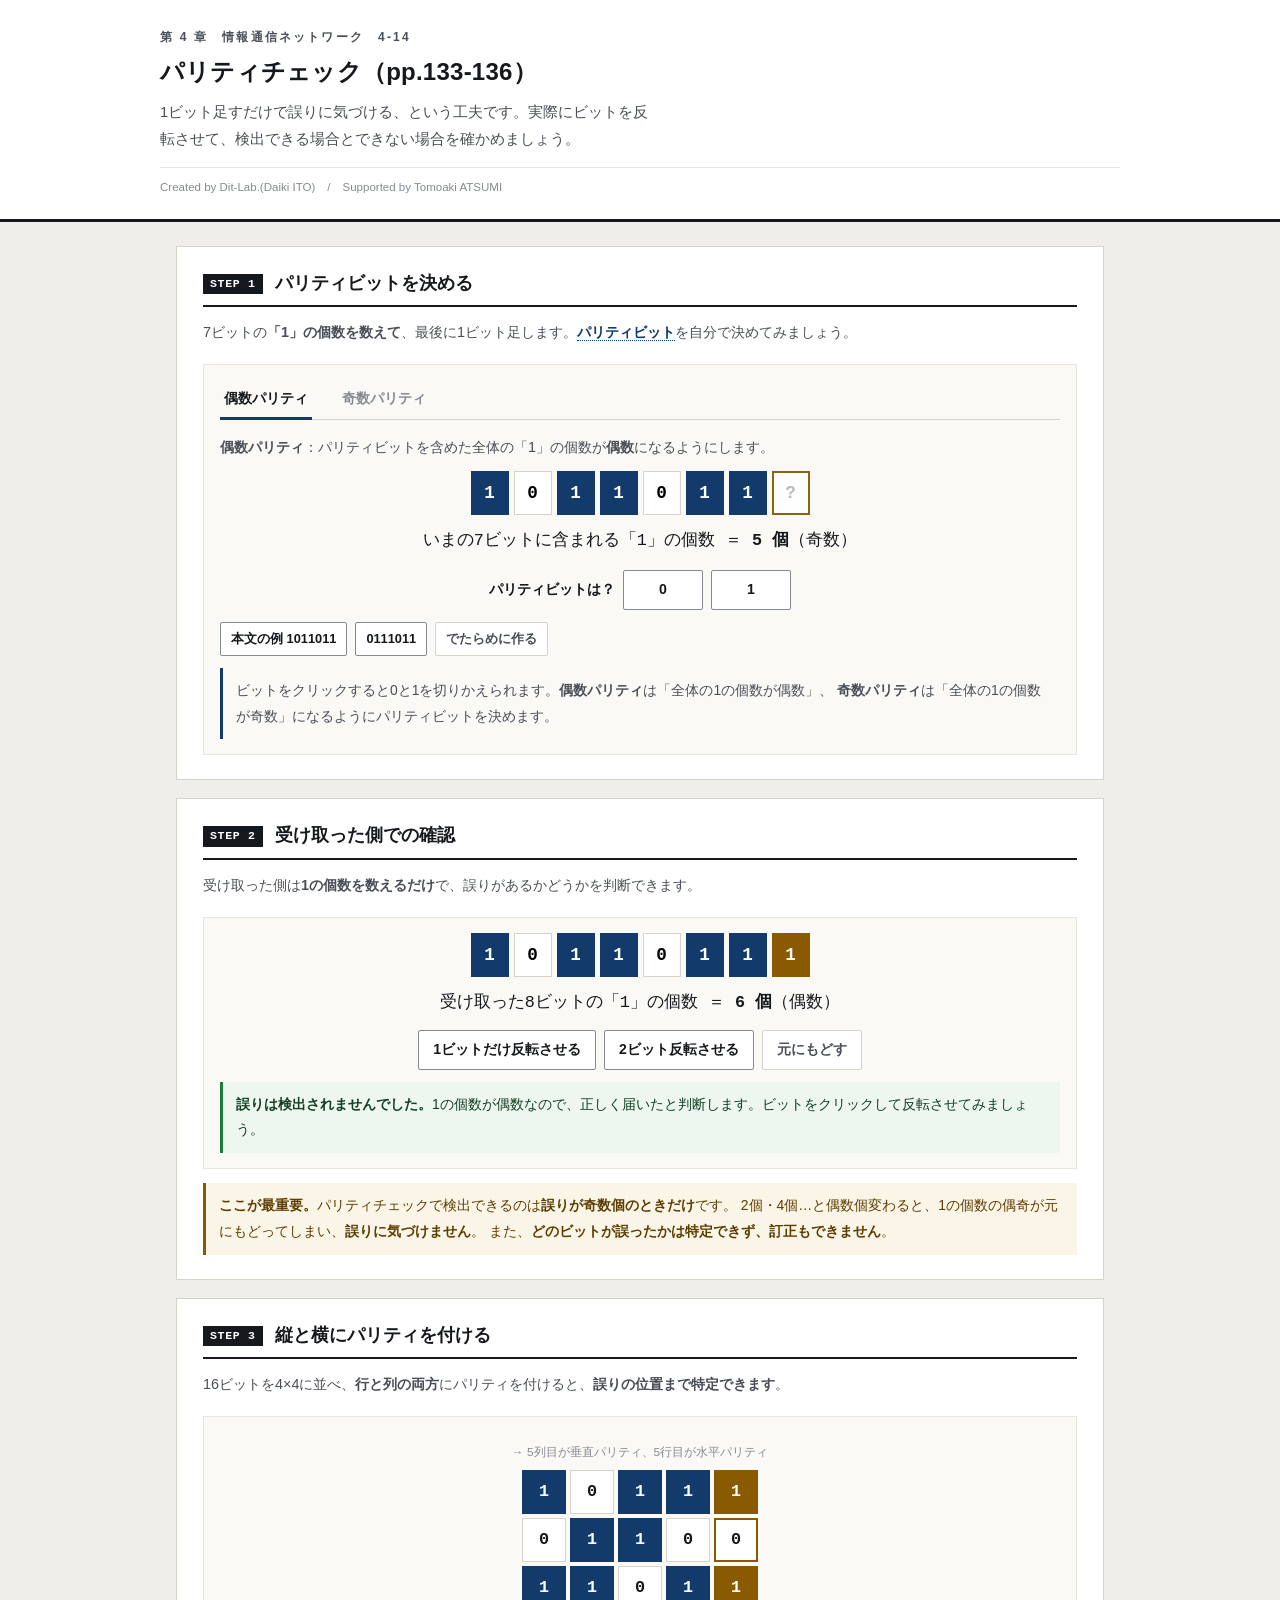
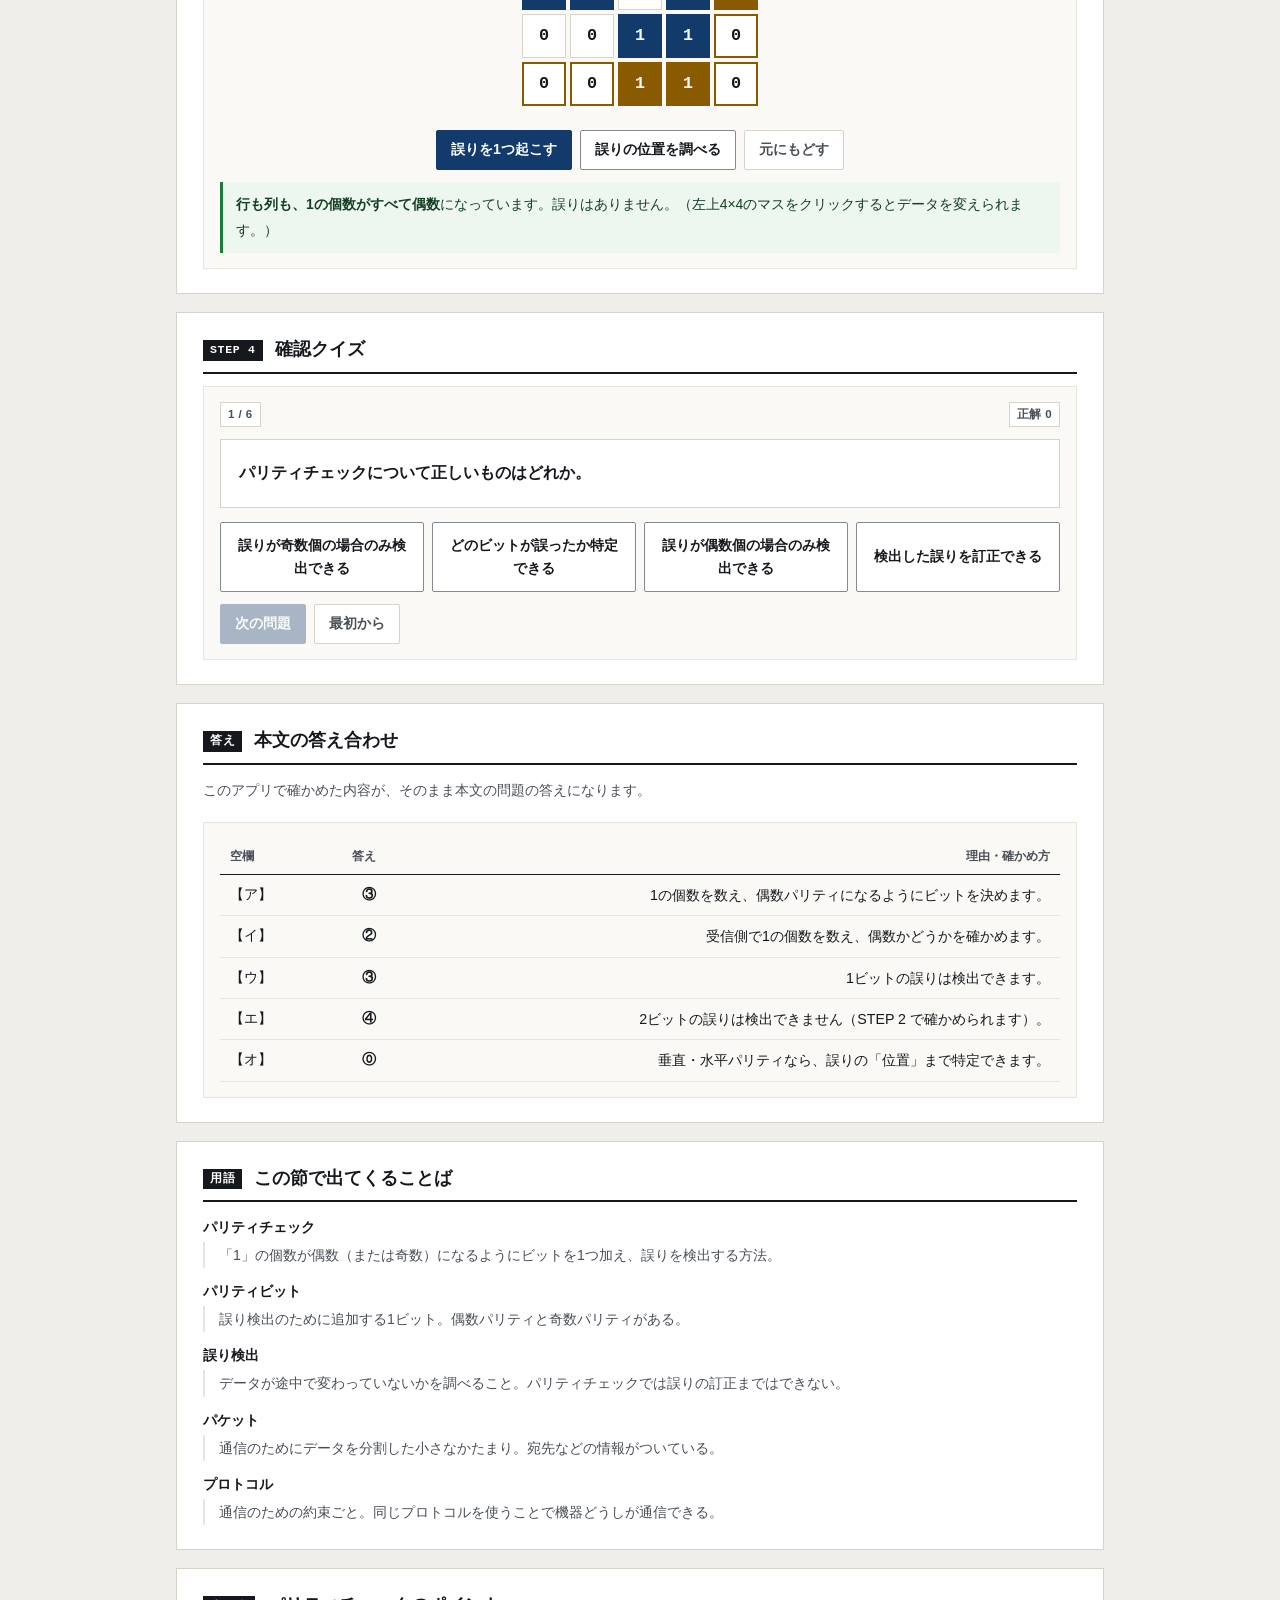
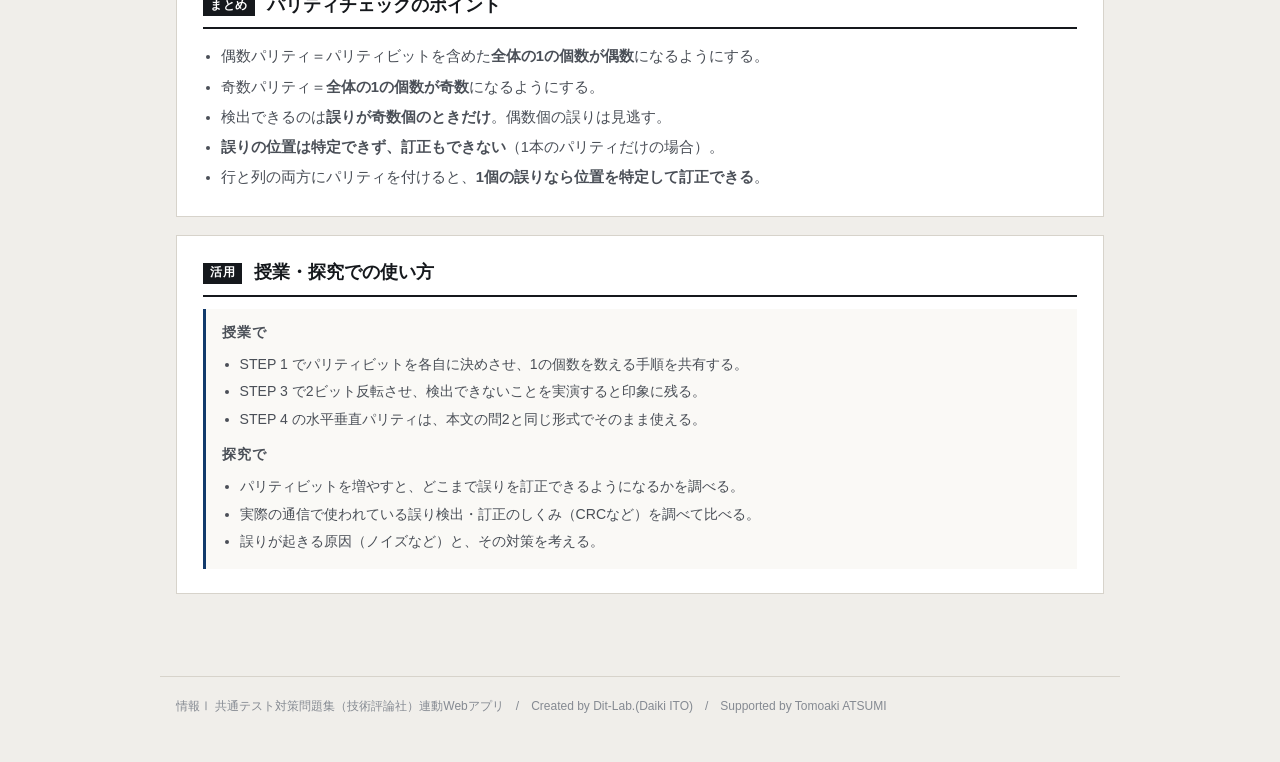
==== commit f0d9afbc: "chore: 不要ファイルを整理（ツールの作業ファイル・未使用JS・残骸画像） - .omc/ .serena/ __pycache__/ を削除し .gitignore に追加 - 各アプリが実際に" ====
--- a/index.html
+++ b/index.html
@@ -156,7 +156,6 @@
 </footer>
 
 <script src="js/tools.js?v=c07db610"></script>
-<script src="js/chart.js?v=fb6e3be1"></script>
 <script src="js/terms.js?v=92038844"></script>
 <script src="js/app.js?v=021d8043"></script>
 </body>
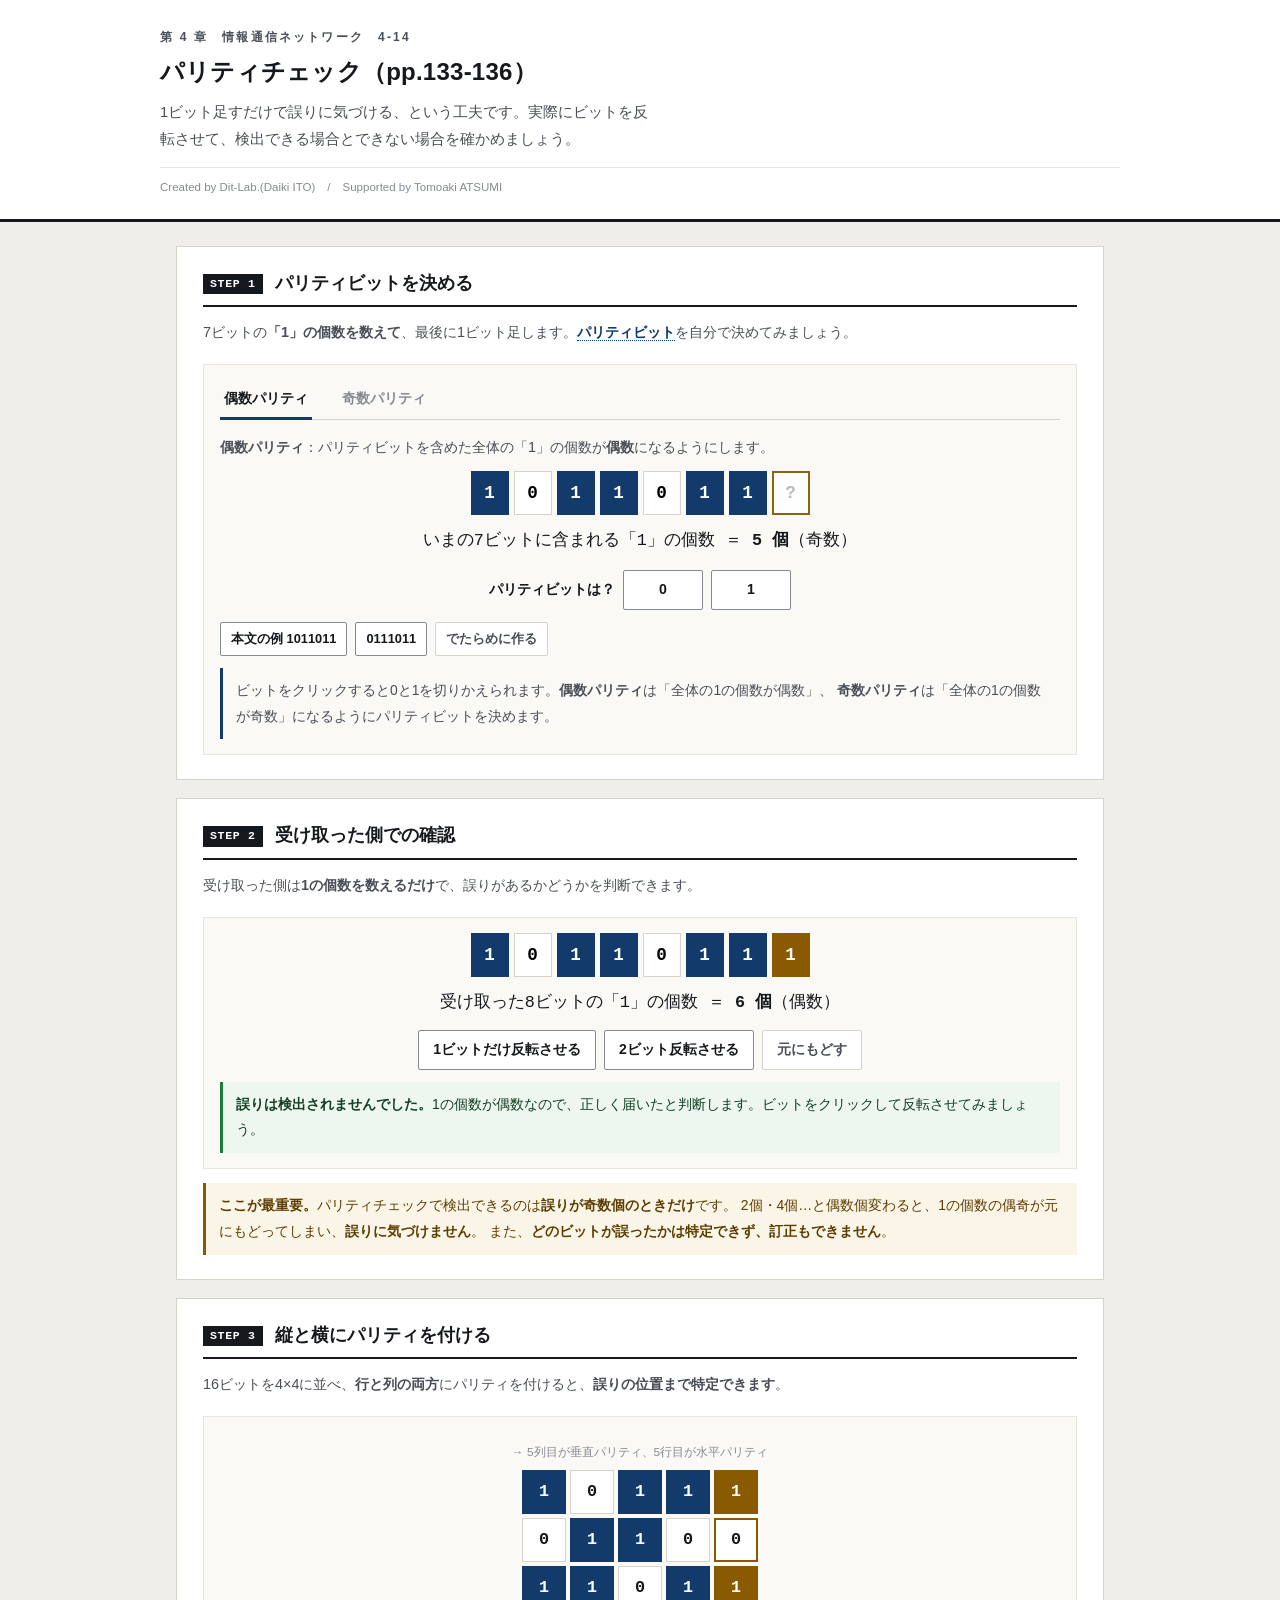
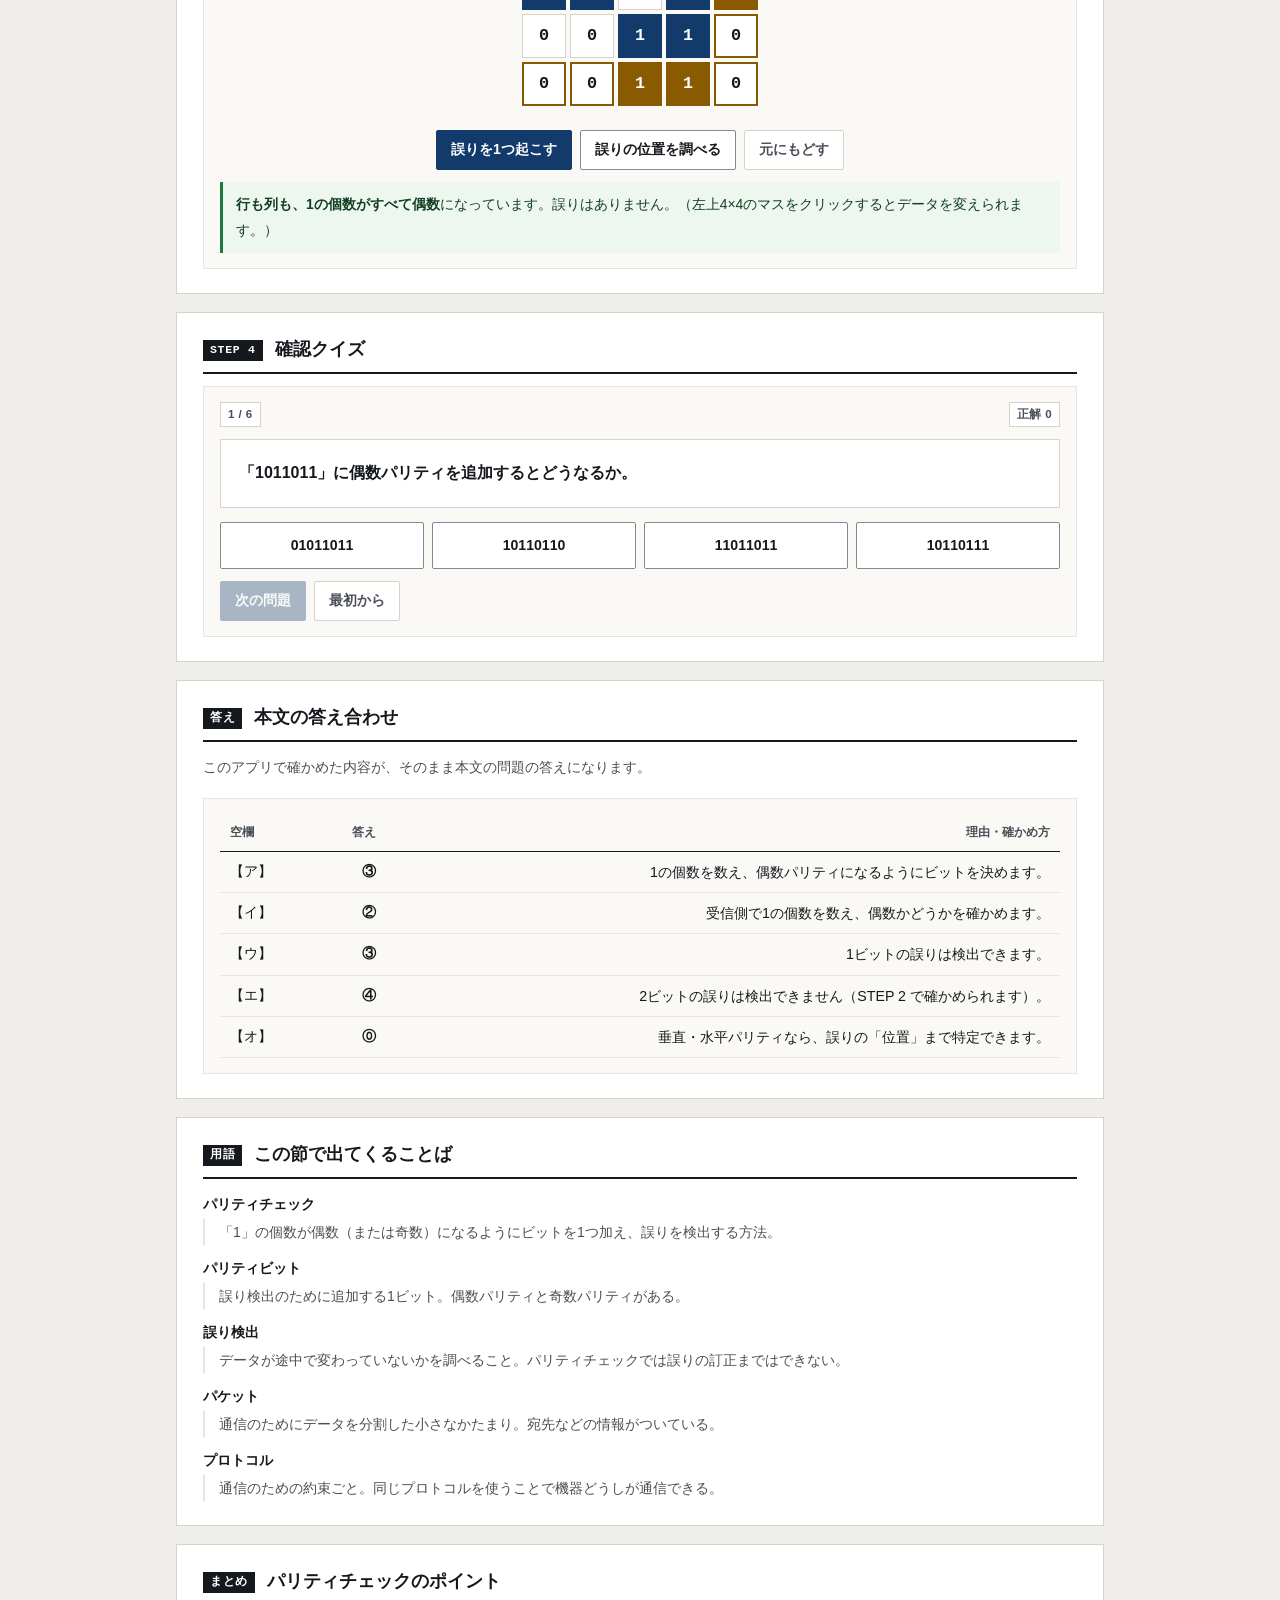
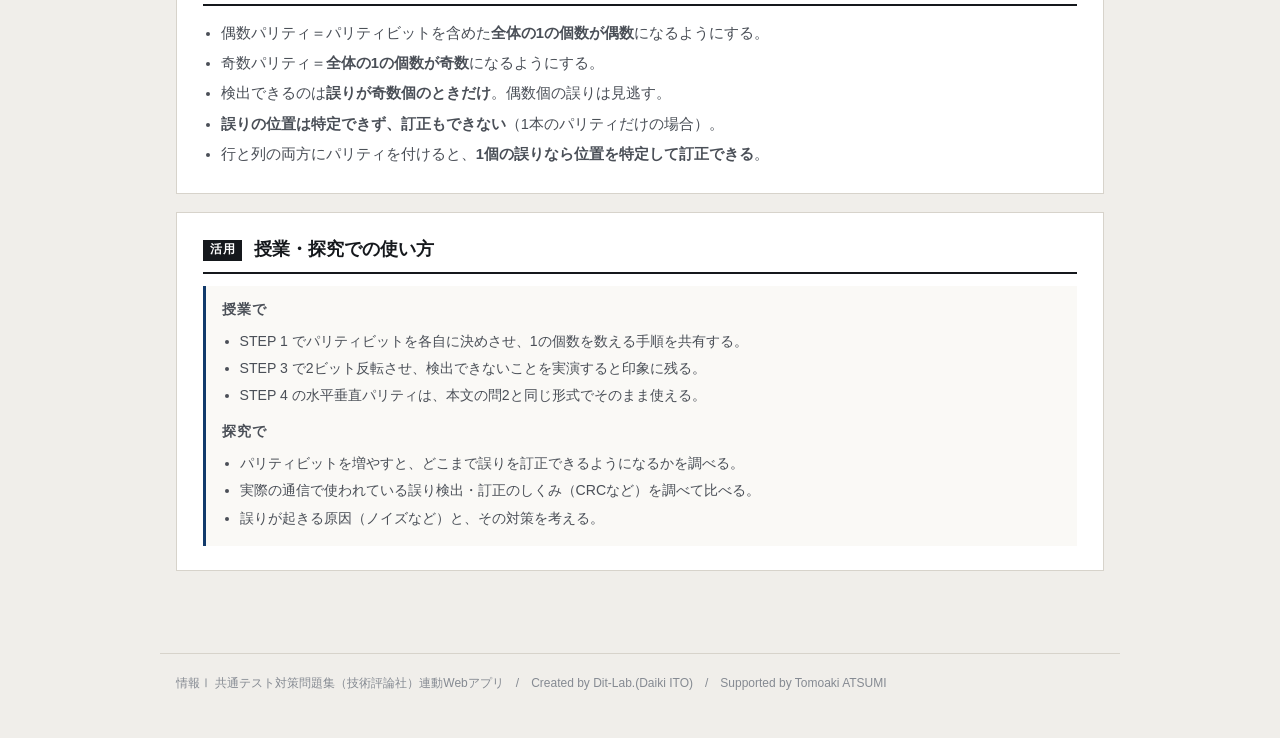
==== commit e29ff790: "fix: 設問見出しのレイアウト不具合を修正（.qhead→.pq）" ====
--- a/index.html
+++ b/index.html
@@ -6,7 +6,7 @@
 <title>パリティチェック｜情報Ⅰ共通テスト対策問題集</title>
 <meta name="description" content="1ビット足すだけで誤りに気づける、という工夫です。実際にビットを反転させて、検出できる場合とできない場合を確かめましょう。">
 <link rel="icon" href="data:image/svg+xml,%3Csvg xmlns=%22http://www.w3.org/2000/svg%22 viewBox=%220 0 32 32%22%3E%3Crect width=%2232%22 height=%2232%22 fill=%22%2315181c%22/%3E%3Ctext x=%2216%22 y=%2222%22 font-size=%2218%22 font-family=%22monospace%22 fill=%22%23fff%22 text-anchor=%22middle%22%3E01%3C/text%3E%3C/svg%3E">
-<link rel="stylesheet" href="css/style.css?v=239696b1">
+<link rel="stylesheet" href="css/style.css?v=ea93572e">
 <link rel="stylesheet" href="css/app.css?v=d88605f2">
 </head>
 <body>
--- a/css/style.css
+++ b/css/style.css
@@ -68,6 +68,7 @@
 .grid{display:grid; gap:20px}
 .grid > *{min-width:0}          /* 子の中身で列が広がるのを防ぐ */
 @media(min-width:800px){ .grid.c2{grid-template-columns:1fr 1fr} }
+@media(min-width:800px){ .grid.c21{grid-template-columns:1.45fr 1fr} }
 
 .panel{border:1px solid var(--rule-2); background:var(--paper-2); padding:15px 16px; min-width:0}
 .panel > h3{
@@ -225,7 +226,7 @@
   .dg-c, .dg-h{ min-width:110px }
 }
 @media (max-width:820px){
-  .grid.c2{grid-template-columns:1fr}
+  .grid.c2,.grid.c21{grid-template-columns:1fr}
   .dg-scroll{max-height:340px}
   .filebox{flex-direction:column; align-items:stretch}
   .filebox .sel{max-width:100%}
@@ -267,3 +268,13 @@
   cursor:pointer; font-size:.88rem; max-width:100%; text-align:left; font-family:inherit; color:var(--ink)}
 .cards .c:hover{background:var(--warn-bg)}
 .cards .c.used{opacity:.35; pointer-events:none}
+
+/* --- 予想してから実行 --- */
+.pmark{display:inline-block; background:var(--accent); color:#fff; font-size:.7rem; font-weight:700;
+  letter-spacing:.08em; padding:2px 7px; border-radius:2px; margin-right:8px; vertical-align:2px}
+input.pin{font-size:1.05rem; padding:7px 10px; border:1px solid var(--rule); border-radius:3px;
+  width:9em; max-width:100%; background:#fff}
+.btn-row .unit{color:var(--muted); font-size:.9rem}
+.choice4 .btn.on{border-color:var(--accent); box-shadow:inset 0 0 0 1px var(--accent); font-weight:700}
+/* 設問文の見出し（flex ではなく通常の段落。.qhead は左右振り分け用なので用途が別） */
+.pq{margin:0 0 10px; font-weight:700; line-height:1.85}
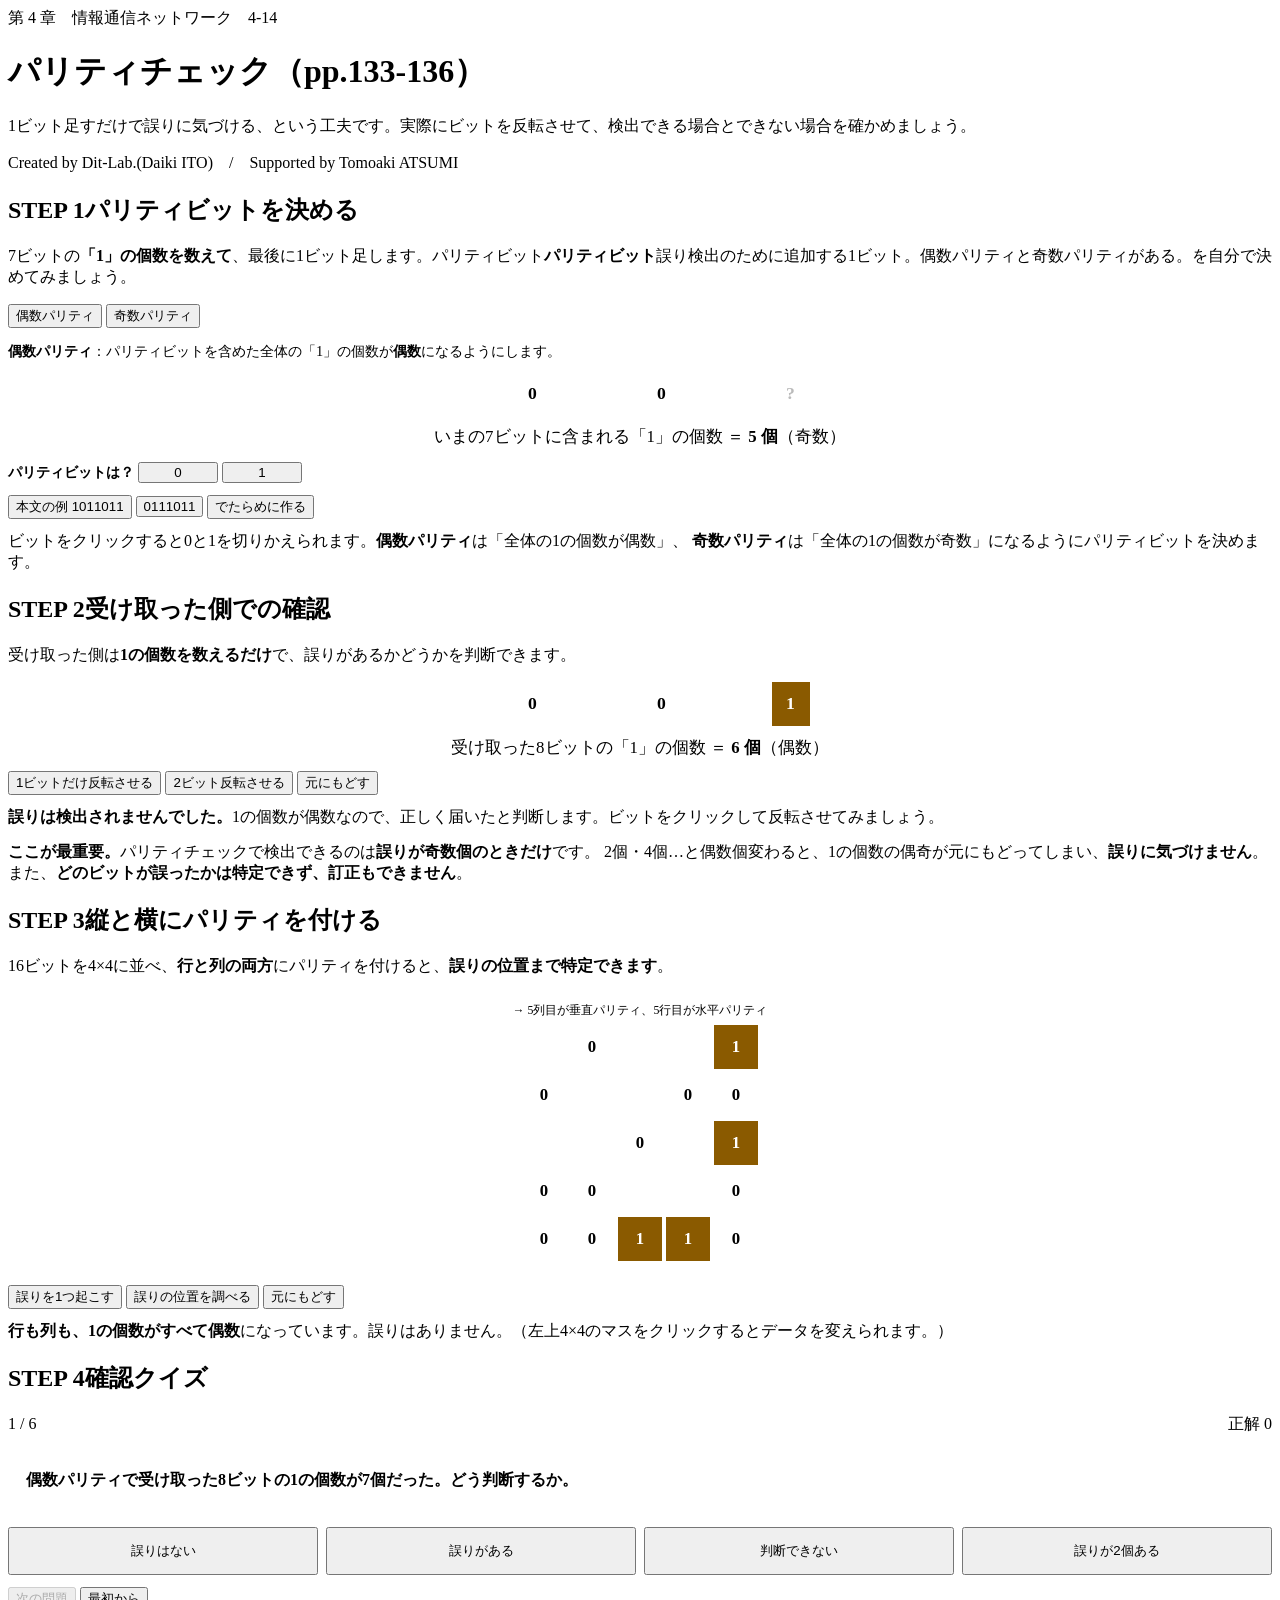
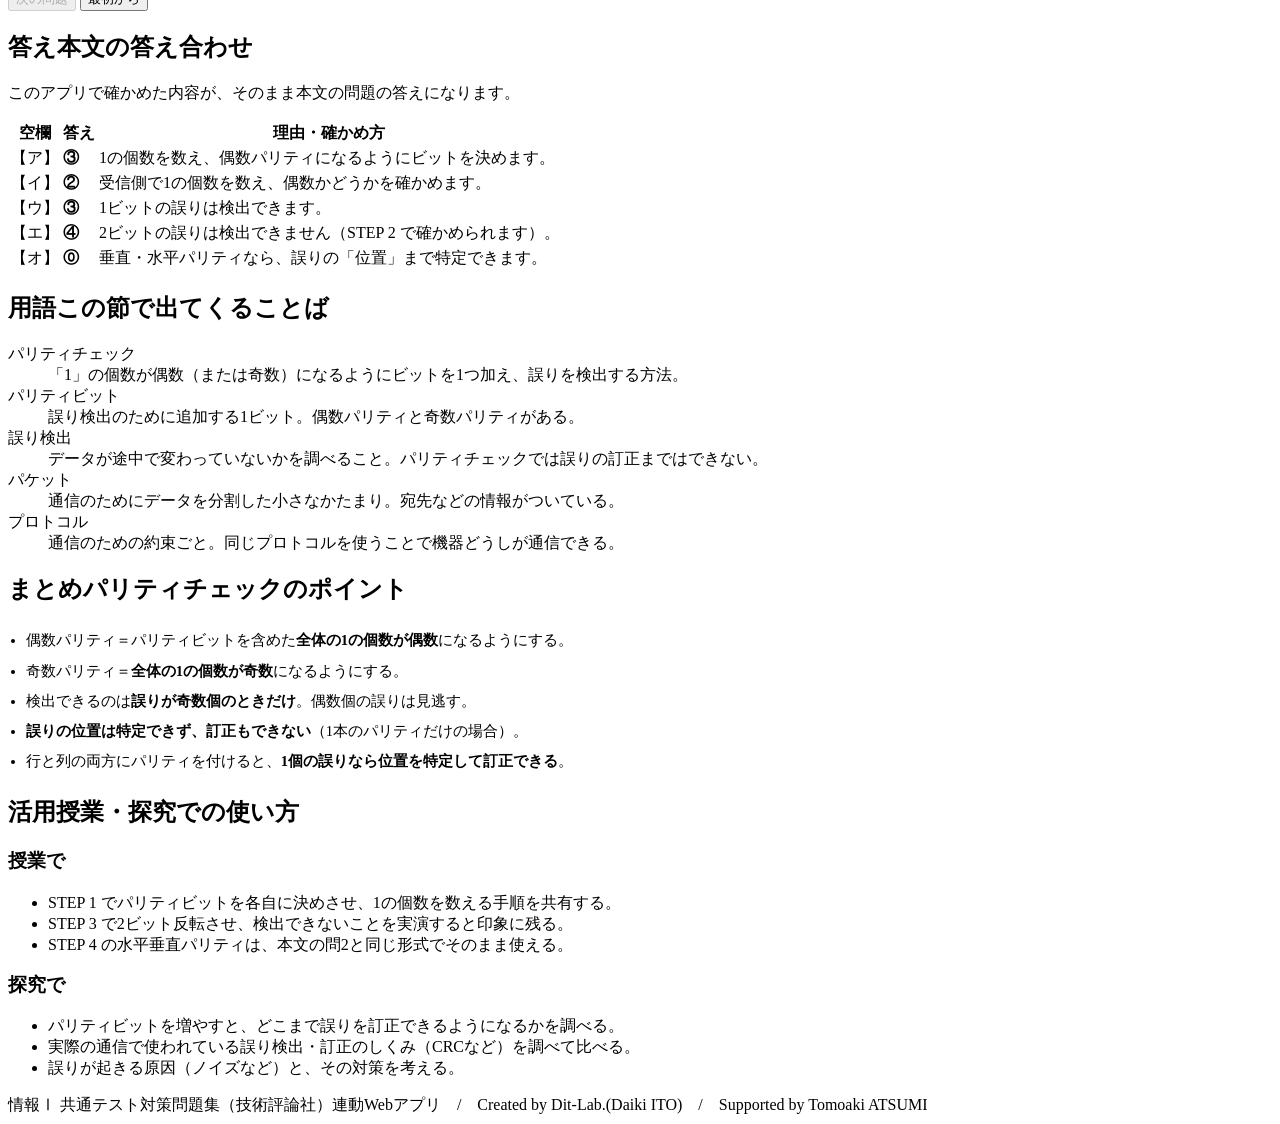
==== commit be76a964: "fix: 解説文が折り返さず画面からはみ出す場合がある不具合を修正" ====
--- a/index.html
+++ b/index.html
@@ -6,7 +6,7 @@
 <title>パリティチェック｜情報Ⅰ共通テスト対策問題集</title>
 <meta name="description" content="1ビット足すだけで誤りに気づける、という工夫です。実際にビットを反転させて、検出できる場合とできない場合を確かめましょう。">
 <link rel="icon" href="data:image/svg+xml,%3Csvg xmlns=%22http://www.w3.org/2000/svg%22 viewBox=%220 0 32 32%22%3E%3Crect width=%2232%22 height=%2232%22 fill=%22%2315181c%22/%3E%3Ctext x=%2216%22 y=%2222%22 font-size=%2218%22 font-family=%22monospace%22 fill=%22%23fff%22 text-anchor=%22middle%22%3E01%3C/text%3E%3C/svg%3E">
-<link rel="stylesheet" href="css/style.css?v=ea93572e">
+<link rel="stylesheet" href="css/style.css?v=1b60c856">
 <link rel="stylesheet" href="css/app.css?v=d88605f2">
 </head>
 <body>
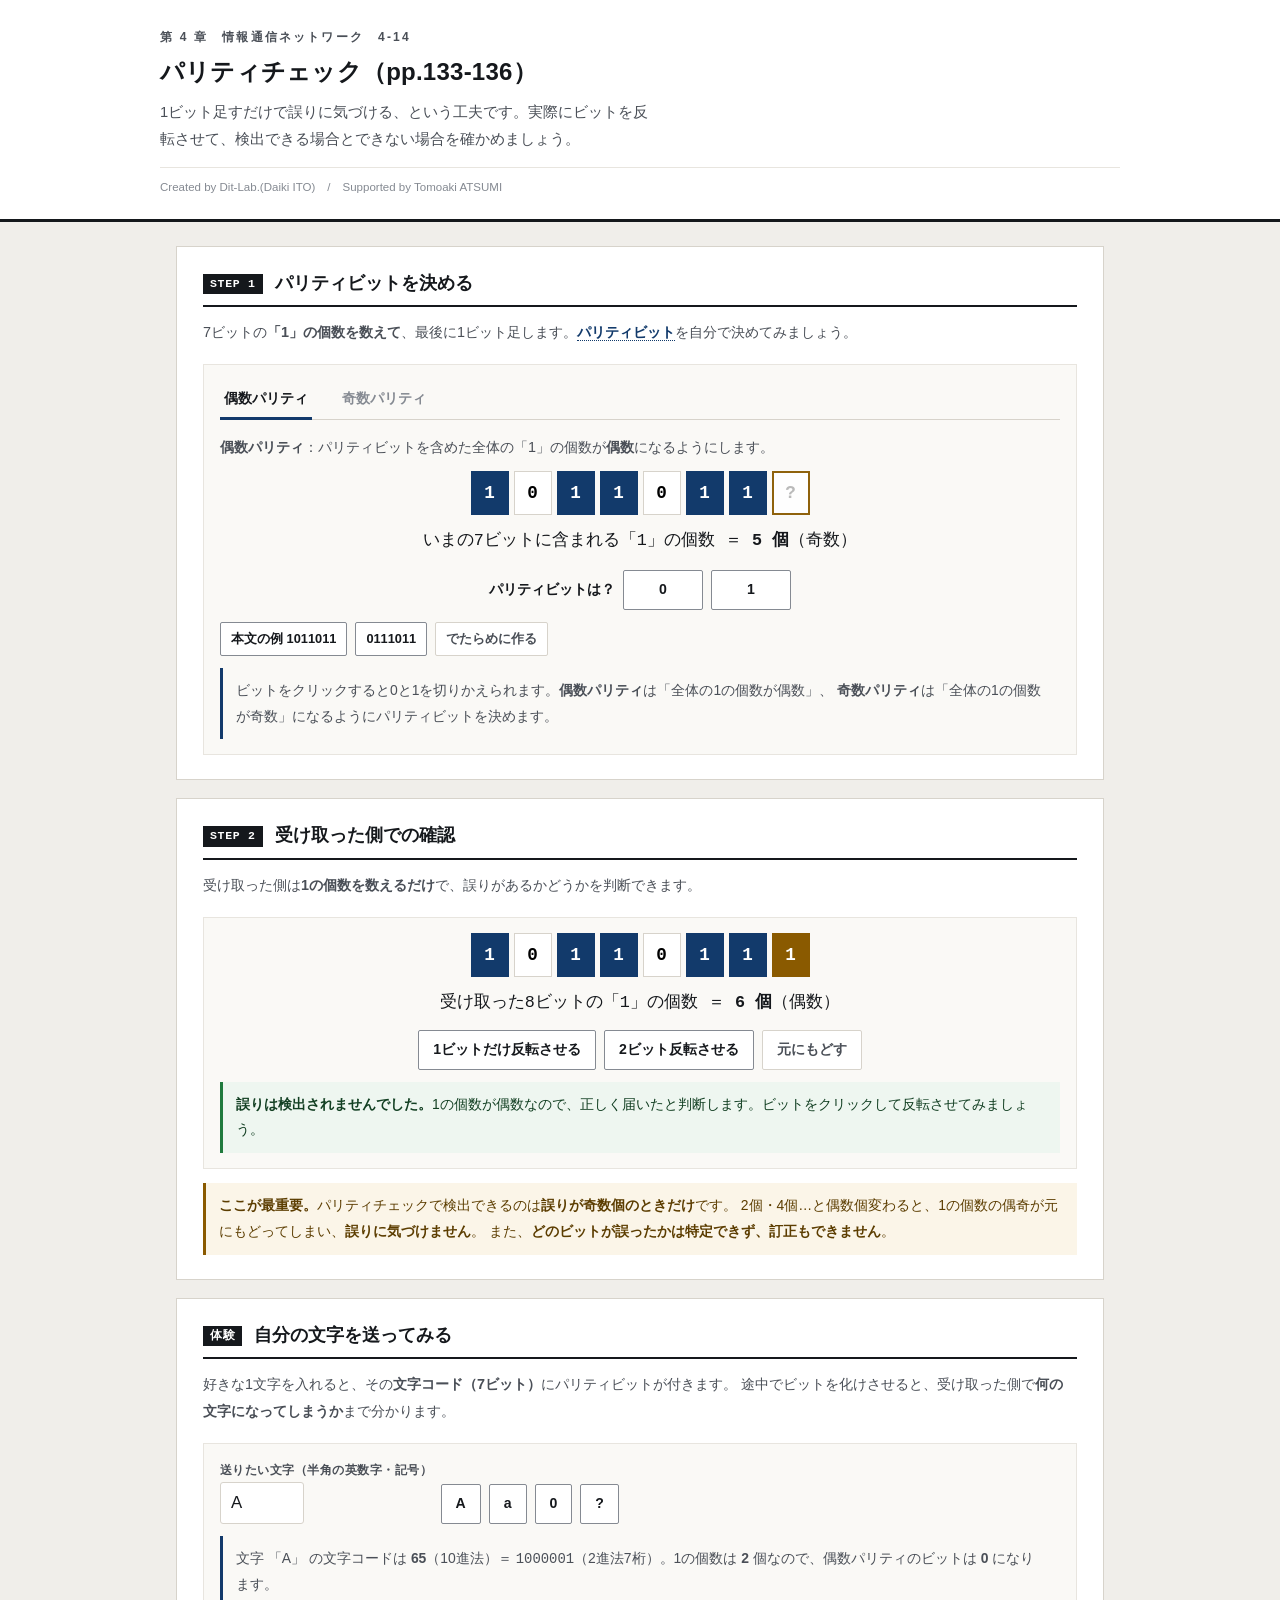
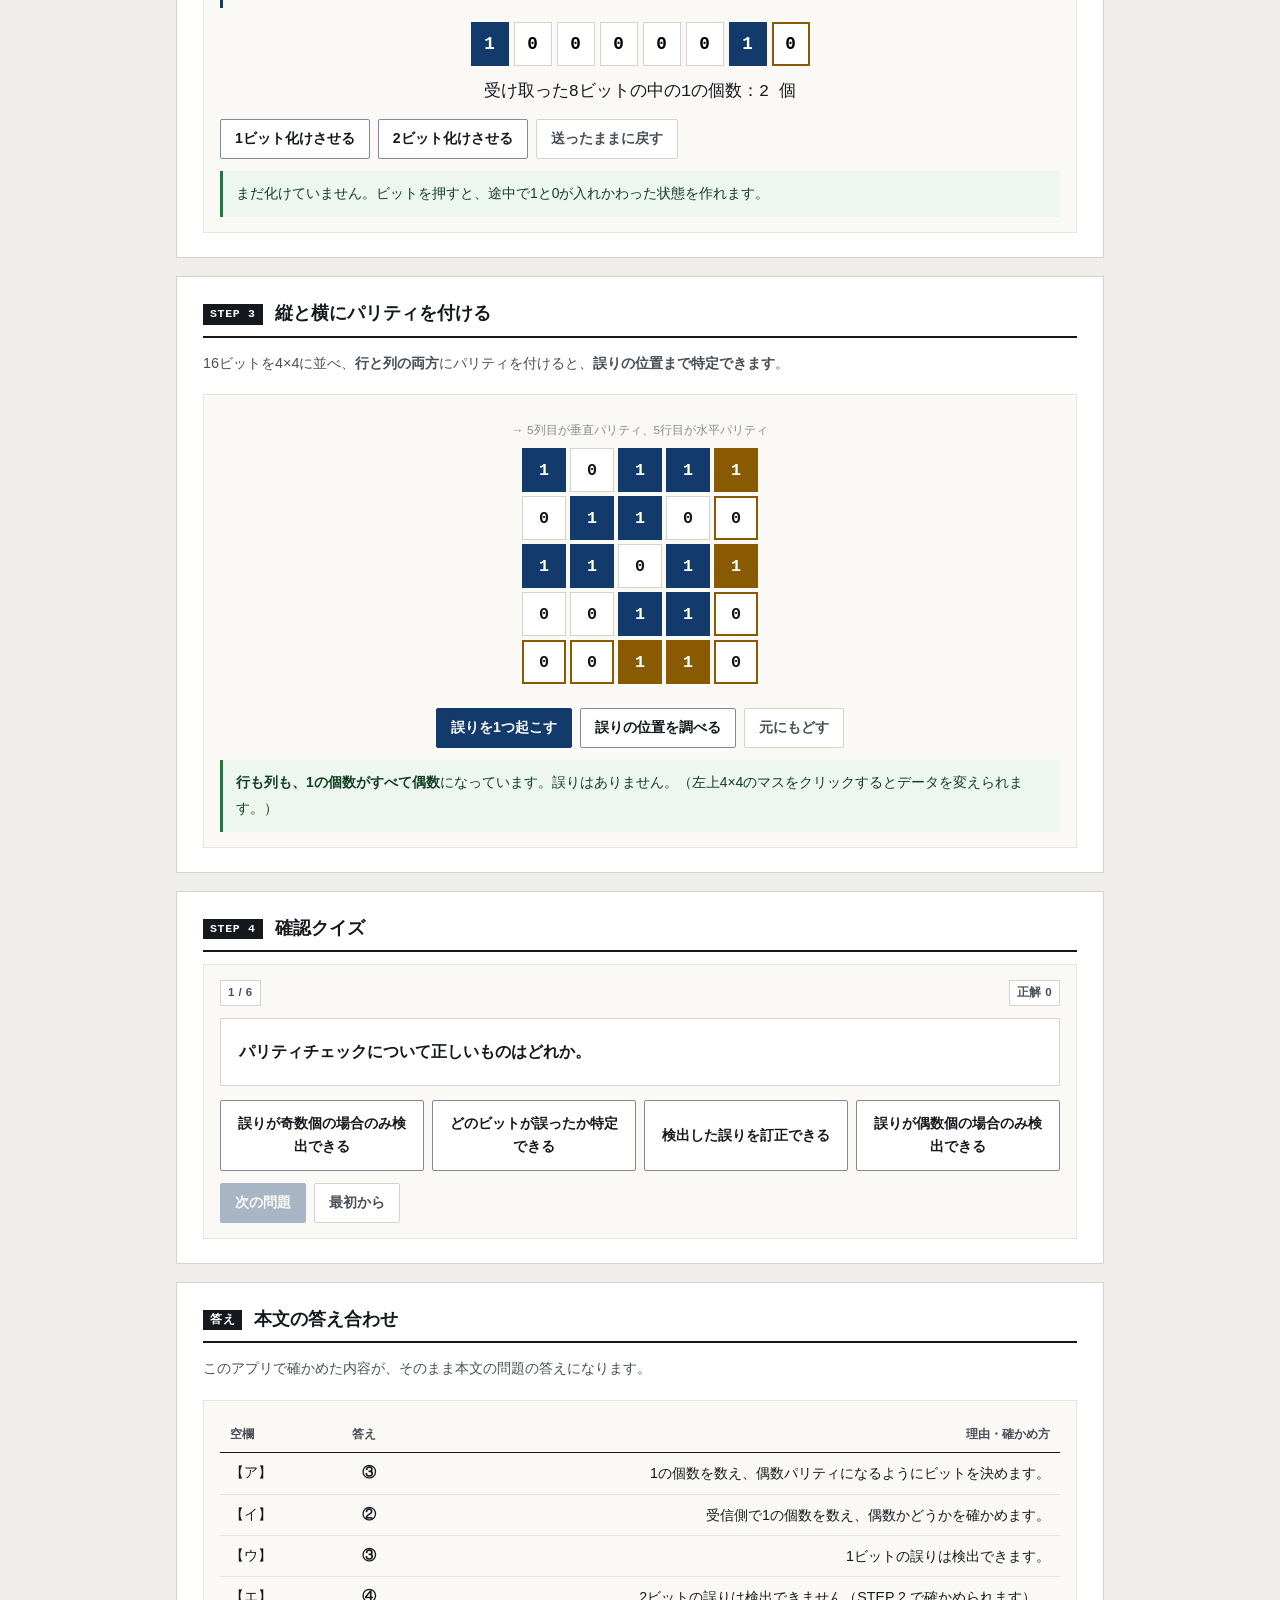
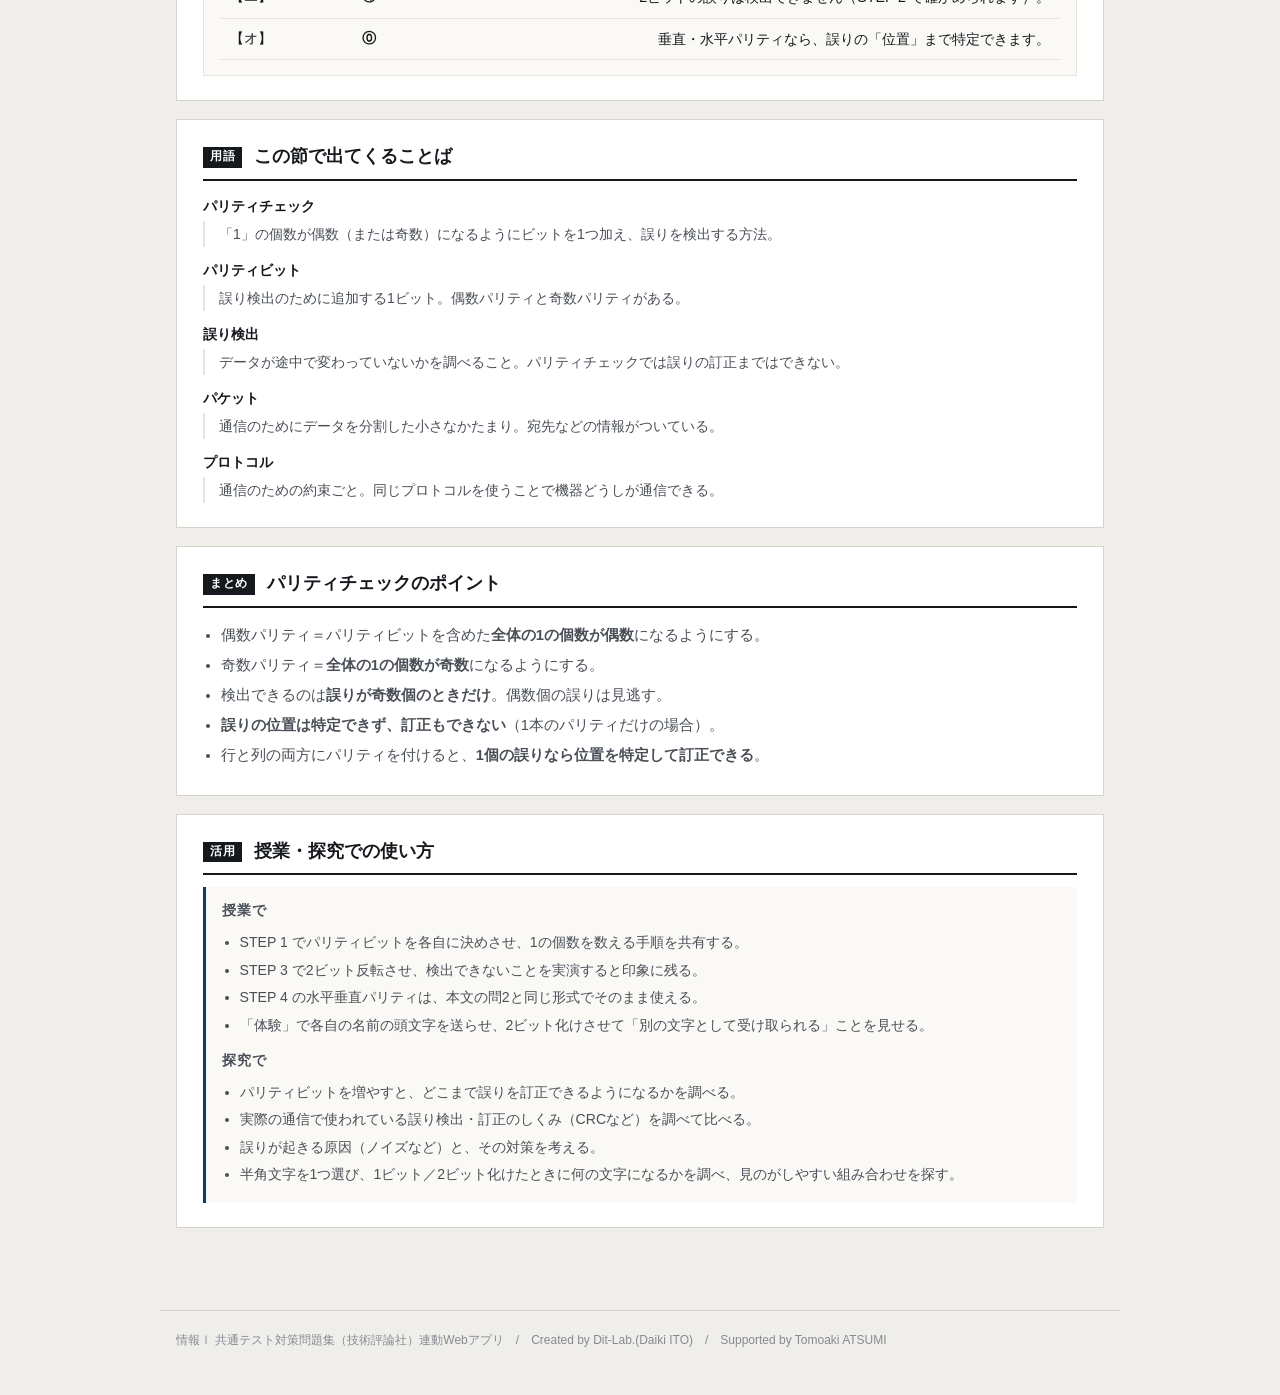
==== commit e5881753: "feat: 自分の文字を送って誤りを起こす体験を追加（2ビット化けると別の文字として受け取られることまで確認できる）" ====
--- a/index.html
+++ b/index.html
@@ -6,7 +6,7 @@
 <title>パリティチェック｜情報Ⅰ共通テスト対策問題集</title>
 <meta name="description" content="1ビット足すだけで誤りに気づける、という工夫です。実際にビットを反転させて、検出できる場合とできない場合を確かめましょう。">
 <link rel="icon" href="data:image/svg+xml,%3Csvg xmlns=%22http://www.w3.org/2000/svg%22 viewBox=%220 0 32 32%22%3E%3Crect width=%2232%22 height=%2232%22 fill=%22%2315181c%22/%3E%3Ctext x=%2216%22 y=%2222%22 font-size=%2218%22 font-family=%22monospace%22 fill=%22%23fff%22 text-anchor=%22middle%22%3E01%3C/text%3E%3C/svg%3E">
-<link rel="stylesheet" href="css/style.css?v=1b60c856">
+<link rel="stylesheet" href="css/style.css?v=bdbb3cb0">
 <link rel="stylesheet" href="css/app.css?v=d88605f2">
 </head>
 <body>
@@ -70,6 +70,31 @@
       <strong>ここが最重要。</strong>パリティチェックで検出できるのは<strong>誤りが奇数個のときだけ</strong>です。
       2個・4個…と偶数個変わると、1の個数の偶奇が元にもどってしまい、<strong>誤りに気づけません</strong>。
       また、<strong>どのビットが誤ったかは特定できず、訂正もできません</strong>。
+    </div>
+  </section>
+
+  <section class="step" id="stepMine">
+    <h2><span class="no">体験</span>自分の文字を送ってみる</h2>
+    <p class="desc">好きな1文字を入れると、その<strong>文字コード（7ビット）</strong>にパリティビットが付きます。
+      途中でビットを化けさせると、受け取った側で<strong>何の文字になってしまうか</strong>まで分かります。</p>
+    <div class="panel">
+      <div class="btn-row" style="flex-wrap:wrap;align-items:flex-end">
+        <label class="fld" for="myChar" style="margin:0">送りたい文字（半角の英数字・記号）<br>
+          <input type="text" id="myChar" class="mono pin" maxlength="1" value="A" style="width:5em"></label>
+        <button class="btn" data-mc="A">A</button>
+        <button class="btn" data-mc="a">a</button>
+        <button class="btn" data-mc="0">0</button>
+        <button class="btn" data-mc="?">?</button>
+      </div>
+      <div class="note" id="myCode" style="margin-top:12px"></div>
+      <div class="bitrow" id="myBits" style="margin-top:14px"></div>
+      <div class="cnt" id="myCnt"></div>
+      <div class="btn-row" style="margin-top:12px;flex-wrap:wrap">
+        <button class="btn" id="myFlip1">1ビット化けさせる</button>
+        <button class="btn" id="myFlip2">2ビット化けさせる</button>
+        <button class="btn ghost" id="myRestore">送ったままに戻す</button>
+      </div>
+      <div class="note" id="myNote" style="margin-top:12px"></div>
     </div>
   </section>
 
@@ -139,12 +164,14 @@
         <li>STEP 1 でパリティビットを各自に決めさせ、1の個数を数える手順を共有する。</li>
         <li>STEP 3 で2ビット反転させ、検出できないことを実演すると印象に残る。</li>
         <li>STEP 4 の水平垂直パリティは、本文の問2と同じ形式でそのまま使える。</li>
+        <li>「体験」で各自の名前の頭文字を送らせ、2ビット化けさせて「別の文字として受け取られる」ことを見せる。</li>
       </ul>
       <h3 style="margin-top:12px">探究で</h3>
       <ul>
         <li>パリティビットを増やすと、どこまで誤りを訂正できるようになるかを調べる。</li>
         <li>実際の通信で使われている誤り検出・訂正のしくみ（CRCなど）を調べて比べる。</li>
         <li>誤りが起きる原因（ノイズなど）と、その対策を考える。</li>
+        <li>半角文字を1つ選び、1ビット／2ビット化けたときに何の文字になるかを調べ、見のがしやすい組み合わせを探す。</li>
       </ul>
     </div>
   </section>
@@ -157,6 +184,6 @@
 
 <script src="js/tools.js?v=c07db610"></script>
 <script src="js/terms.js?v=92038844"></script>
-<script src="js/app.js?v=021d8043"></script>
+<script src="js/app.js?v=76004ef0"></script>
 </body>
 </html>
--- a/css/style.css
+++ b/css/style.css
@@ -0,0 +1,300 @@
+/* =========================================================
+   情報Ⅰ 共通テスト対策問題集 — Web アプリ共通スタイル
+   紙面（参考書）に寄せた設計。装飾色は使わず、色は意味を持つときだけ。
+   ========================================================= */
+
+:root{
+  --paper:#ffffff;
+  --paper-2:#faf9f6;      /* うすい紙 */
+  --bg:#f0eeea;           /* 台紙 */
+  --ink:#15181c;
+  --ink-2:#4a4f57;
+  --ink-3:#858a92;
+  --rule:#d7d3cb;         /* 罫線 */
+  --rule-2:#e8e5df;
+  --accent:#123a6b;       /* 濃紺。主要操作と現在地だけに使う */
+  --accent-w:#e9eef6;
+  --zero:#c0392b;         /* 左＝0 */
+  --one:#1d4ed8;          /* 右＝1 */
+  --ok:#1f7a3d;   --ok-bg:#eef6f0;
+  --ng:#b3261e;   --ng-bg:#fbefee;
+  --warn:#8a5a00; --warn-bg:#fbf5e8;
+  --font:"Hiragino Kaku Gothic ProN","Hiragino Sans","Yu Gothic Medium","Yu Gothic",
+         "Noto Sans JP",Meiryo,-apple-system,BlinkMacSystemFont,sans-serif;
+  --mono:"SFMono-Regular",Menlo,Consolas,"Courier New",monospace;
+}
+
+*{box-sizing:border-box}
+[hidden]{display:none !important}
+html{-webkit-text-size-adjust:100%}
+body{
+  margin:0; background:var(--bg); color:var(--ink);
+  font-family:var(--font); font-size:16px; line-height:1.85;
+  font-feature-settings:"palt" 1;
+}
+h1,h2,h3,h4{line-height:1.45; margin:0; font-weight:700}
+p{margin:0 0 .75em} p:last-child{margin-bottom:0}
+a{color:var(--accent)}
+
+/* ---------- 標題 ---------- */
+.app-header{background:var(--paper); border-bottom:3px solid var(--ink); padding:26px 20px 20px}
+.app-header .inner{max-width:960px; margin:0 auto}
+.app-header .eyebrow{
+  font-size:.75rem; font-weight:700; color:var(--ink-2); letter-spacing:.18em;
+  display:block; margin-bottom:7px;
+}
+.app-header h1{font-size:1.5rem; letter-spacing:.01em}
+.app-header .lead{font-size:.92rem; color:var(--ink-2); margin-top:9px; max-width:60ch}
+.app-header .credit{
+  font-size:.72rem; color:var(--ink-3); margin-top:14px;
+  padding-top:9px; border-top:1px solid var(--rule-2);
+}
+
+/* ---------- 版面 ---------- */
+.wrap{max-width:960px; margin:0 auto; padding:24px 16px 64px}
+.step{background:var(--paper); border:1px solid var(--rule); padding:24px 26px; margin-bottom:18px}
+.step > h2{
+  display:flex; align-items:baseline; gap:12px; font-size:1.1rem;
+  padding-bottom:9px; border-bottom:2px solid var(--ink); margin-bottom:12px;
+}
+.step > h2 .no{
+  flex:none; font-family:var(--mono); font-size:.72rem; font-weight:700;
+  background:var(--ink); color:var(--paper); padding:2px 7px; letter-spacing:.06em;
+  position:relative; top:-2px;
+}
+.step > .desc{color:var(--ink-2); font-size:.9rem; margin-bottom:18px}
+.step[hidden]{display:none}
+
+.grid{display:grid; gap:20px}
+.grid > *{min-width:0}          /* 子の中身で列が広がるのを防ぐ */
+@media(min-width:800px){ .grid.c2{grid-template-columns:1fr 1fr} }
+@media(min-width:800px){ .grid.c21{grid-template-columns:1.45fr 1fr} }
+
+.panel{border:1px solid var(--rule-2); background:var(--paper-2); padding:15px 16px; min-width:0}
+.panel > h3{
+  font-size:.8rem; font-weight:700; color:var(--ink-2); letter-spacing:.08em;
+  margin-bottom:12px; padding-bottom:6px; border-bottom:1px solid var(--rule);
+}
+
+/* ---------- 部品 ---------- */
+.btn{
+  appearance:none; border:1px solid var(--ink-3); background:var(--paper); color:var(--ink);
+  font-family:inherit; font-size:.88rem; font-weight:700; padding:8px 14px;
+  border-radius:2px; cursor:pointer; min-height:40px; line-height:1.4;
+  transition:background .12s, border-color .12s, color .12s;
+}
+.btn:hover:not(:disabled){background:var(--accent-w); border-color:var(--accent); color:var(--accent)}
+.btn:disabled{opacity:.35; cursor:not-allowed}
+.btn.primary{background:var(--accent); color:var(--paper); border-color:var(--accent)}
+.btn.primary:hover:not(:disabled){background:#0d2c53; color:var(--paper)}
+.btn.ghost{border-color:var(--rule); color:var(--ink-2)}
+.btn.sm{font-size:.8rem; padding:5px 10px; min-height:34px}
+.btn-row{display:flex; flex-wrap:wrap; gap:8px; align-items:center}
+
+/* タブ（見出し下線式） */
+.seg{display:flex; gap:0; border-bottom:1px solid var(--rule)}
+.seg button{
+  appearance:none; border:0; background:transparent; font-family:inherit; font-size:.88rem;
+  font-weight:700; color:var(--ink-3); padding:9px 4px; margin-right:26px; cursor:pointer;
+  border-bottom:3px solid transparent; margin-bottom:-1px; min-height:40px;
+}
+.seg button:hover{color:var(--ink-2)}
+.seg button[aria-pressed="true"]{color:var(--ink); border-bottom-color:var(--accent)}
+
+label.fld{display:block; font-size:.78rem; font-weight:700; color:var(--ink-2); margin-bottom:5px; letter-spacing:.04em}
+input[type=text], textarea, input[type=number]{
+  width:100%; font-family:inherit; font-size:1rem; color:var(--ink);
+  border:1px solid var(--ink-3); border-radius:2px; padding:9px 11px;
+  background:var(--paper); min-height:42px;
+}
+input:focus, textarea:focus{outline:2px solid var(--accent); outline-offset:-1px; border-color:var(--accent)}
+.btn:focus-visible, .seg button:focus-visible, .node-card:focus-visible{outline:2px solid var(--accent); outline-offset:2px}
+textarea{resize:vertical; line-height:1.7}
+.mono{font-family:var(--mono)}
+
+table.tbl{width:100%; border-collapse:collapse; font-size:.89rem}
+table.tbl th, table.tbl td{border-bottom:1px solid var(--rule-2); padding:7px 10px; text-align:right}
+table.tbl th:first-child, table.tbl td:first-child{text-align:left}
+table.tbl thead th{border-bottom:1.5px solid var(--ink); font-size:.76rem; color:var(--ink-2); font-weight:700; white-space:nowrap}
+.tbl-scroll{overflow-x:auto; -webkit-overflow-scrolling:touch; max-width:100%}
+
+.note{padding:10px 13px; font-size:.87rem; border-left:3px solid var(--ink-3); background:var(--paper-2); overflow-wrap:break-word; word-break:break-word}
+.note.ok{background:var(--ok-bg); border-left-color:var(--ok); color:#123f22}
+.note.ng{background:var(--ng-bg); border-left-color:var(--ng); color:#6d1a15}
+.note.info{background:var(--paper-2); border-left-color:var(--accent); color:var(--ink-2)}
+.note.warn{background:var(--warn-bg); border-left-color:var(--warn); color:#5c3d00}
+.note[hidden]{display:none}
+
+.badge{
+  display:inline-block; font-size:.72rem; font-weight:700; padding:1px 7px;
+  border:1px solid var(--rule); color:var(--ink-2); background:var(--paper); letter-spacing:.04em;
+}
+
+/* 数値は罫線で仕切るだけ。カードにしない */
+.metrics{display:flex; flex-wrap:wrap; gap:0; border-top:1px solid var(--rule)}
+.metric{flex:1 1 130px; padding:11px 14px 11px 0; border-right:1px solid var(--rule-2)}
+.metric:last-child{border-right:0}
+.metric .k{font-size:.74rem; color:var(--ink-3); font-weight:700; letter-spacing:.05em}
+.metric .v{font-size:1.6rem; font-weight:700; line-height:1.3; font-family:var(--mono); letter-spacing:-.01em}
+.metric .s{font-size:.76rem; color:var(--ink-2)}
+
+.bit0{color:var(--zero); font-weight:700}
+.bit1{color:var(--one); font-weight:700}
+
+.app-footer{
+  max-width:960px; margin:0 auto; padding:18px 16px 44px; color:var(--ink-3);
+  font-size:.75rem; border-top:1px solid var(--rule);
+}
+.sr-only{position:absolute;width:1px;height:1px;overflow:hidden;clip:rect(0 0 0 0);white-space:nowrap}
+
+@media(max-width:640px){
+  body{font-size:15px}
+  .app-header{padding:20px 16px 16px}
+  .app-header h1{font-size:1.16rem}
+  .wrap{padding:16px 12px 52px}
+  .step{padding:18px 15px}
+  .seg button{margin-right:18px; font-size:.84rem}
+  .metric{flex-basis:50%; border-right:0}
+}
+@media (prefers-reduced-motion:reduce){ *{animation:none!important; transition:none!important} }
+
+/* ---------- 自分のデータ・共有・印刷 ---------- */
+.toolbar{display:flex; flex-wrap:wrap; gap:8px; align-items:center; margin-top:12px;
+  padding-top:12px; border-top:1px solid var(--rule-2)}
+.toolbar .hint{font-size:.78rem; color:var(--ink-3)}
+.paste-area{width:100%; min-height:110px; font-family:var(--mono); font-size:.86rem}
+.use-note{background:var(--paper-2); border-left:3px solid var(--accent); padding:14px 16px; font-size:.88rem}
+.use-note h3{font-size:.86rem; letter-spacing:.06em; margin-bottom:8px; color:var(--ink-2)}
+.use-note ol, .use-note ul{margin:0; padding-left:1.25em; line-height:1.95; color:var(--ink-2)}
+
+@media print{
+  body{background:#fff}
+  .app-header{border-bottom:2px solid #000}
+  .step{border:1px solid #bbb; break-inside:avoid; page-break-inside:avoid; margin-bottom:12px}
+  .btn, .seg, .toolbar, input[type=range]{display:none !important}
+  .note{border-left-width:2px}
+  a[href]:after{content:""}
+}
+
+/* ---------- 入力グリッド ---------- */
+.dg-scroll{overflow:auto; -webkit-overflow-scrolling:touch; border:1px solid var(--rule); background:var(--paper); max-height:420px}
+table.dg{border-collapse:collapse; font-family:var(--mono); font-size:.9rem; min-width:100%}
+table.dg th, table.dg td{border:1px solid var(--rule-2); padding:0}
+table.dg thead th{background:var(--paper-2); position:sticky; top:0; z-index:2}
+table.dg .dg-n{background:var(--paper-2); color:var(--ink-3); font-size:.76rem; font-weight:400;
+  text-align:center; min-width:34px; padding:0 4px; position:sticky; left:0; z-index:1}
+table.dg .dg-corner{background:var(--paper-2); min-width:34px; position:sticky; left:0; z-index:3}
+table.dg .dg-act{background:var(--paper-2); width:34px}
+.dg-h, .dg-c{width:100%; min-width:96px; border:0; background:transparent; font-family:inherit;
+  font-size:.9rem; padding:8px 9px; color:var(--ink); min-height:38px}
+.dg-h{font-weight:700; font-family:var(--font); font-size:.82rem; color:var(--ink-2)}
+.dg-c.num{text-align:right}
+.dg-c:focus, .dg-h:focus{outline:2px solid var(--accent); outline-offset:-2px; background:var(--accent-w)}
+.dg-del{border:0; background:transparent; color:var(--ink-3); cursor:pointer; width:32px; height:34px; font-size:1rem}
+.dg-del:hover{color:var(--ng)}
+.dg-tools{display:flex; flex-wrap:wrap; gap:8px; align-items:center; margin-top:10px}
+.dg-hint{font-size:.76rem; color:var(--ink-3)}
+
+/* ---------- ファイル読み込み ---------- */
+.filebox{display:flex; flex-wrap:wrap; gap:10px; align-items:center; padding:12px;
+  border:1px dashed var(--rule); background:var(--paper-2)}
+.filebox input[type=file]{font-size:.85rem; font-family:inherit; max-width:100%}
+.filebox .sel{max-width:220px}
+.filelabel{display:inline-flex; align-items:center; gap:6px; font-size:.85rem; font-weight:700;
+  border:1px solid var(--ink-3); background:var(--paper); padding:8px 14px; border-radius:2px; cursor:pointer; min-height:40px}
+.filelabel:hover{border-color:var(--accent); color:var(--accent); background:var(--accent-w)}
+.filelabel input{display:none}
+
+/* ---------- 用語解説 ---------- */
+.term{position:relative; border-bottom:1.5px dotted var(--accent); cursor:help; color:var(--accent); font-weight:700}
+.term .term-pop{display:none; position:absolute; left:0; top:1.7em; z-index:50; width:min(300px,78vw);
+  background:var(--paper); border:1px solid var(--ink-3); box-shadow:0 6px 20px rgba(0,0,0,.14);
+  padding:10px 12px; font-size:.82rem; font-weight:400; color:var(--ink-2); line-height:1.75;
+  border-left:3px solid var(--accent); cursor:auto; text-align:left}
+.term .term-pop b{display:block; color:var(--ink); font-size:.86rem; margin-bottom:3px}
+.term.open .term-pop{display:block}
+dl.gloss{margin:0; font-size:.88rem}
+dl.gloss dt{font-weight:700; color:var(--ink); margin-top:10px}
+dl.gloss dt:first-child{margin-top:0}
+dl.gloss dd{margin:2px 0 0; color:var(--ink-2); line-height:1.85; padding-left:1em; border-left:2px solid var(--rule-2)}
+@media print{ .term{border-bottom:0; color:inherit} .term .term-pop{display:none !important} }
+
+/* ---------- スマホ・タブレット ---------- */
+@media (max-width:1024px){
+  /* iOS で入力時に画面が勝手に拡大するのを防ぐ（16px 未満だとズームする） */
+  input[type=text], input[type=number], textarea, select, .dg-c, .dg-h{ font-size:16px }
+  .dg-c, .dg-h{ min-width:110px }
+}
+@media (max-width:820px){
+  .grid.c2,.grid.c21{grid-template-columns:1fr}
+  .dg-scroll{max-height:340px}
+  .filebox{flex-direction:column; align-items:stretch}
+  .filebox .sel{max-width:100%}
+  .term .term-pop{left:auto; right:0; width:min(280px,86vw)}
+}
+@media (max-width:480px){
+  .step > h2{font-size:1rem; flex-wrap:wrap}
+  .metrics{gap:0}
+  .metric{flex-basis:50%; padding-right:10px}
+  .metric .v{font-size:1.3rem}
+  .btn{padding:8px 12px}
+  .dg-tools{gap:6px}
+  .dg-hint{width:100%}
+}
+/* タッチ操作でのスクロールを滑らかに */
+.tbl-scroll, .dg-scroll, .tree-box{ -webkit-overflow-scrolling:touch; overscroll-behavior-x:contain }
+
+/* 幅指定つきの入力欄がスマートフォンではみ出さないようにする */
+input[type=text], input[type=number], input[type=search], textarea, select{ max-width:100% }
+.btn-row > label{ min-width:0; max-width:100% }
+.btn-row > label input, .btn-row > label select{ max-width:100% }
+
+/* 共通：○×判定・並べかえ（quiz.js 用） */
+.abcde{border:1px solid var(--rule); border-radius:3px; overflow:hidden}
+.abcde > div{border-top:1px solid var(--rule); padding:10px 12px}
+.abcde > div:first-child{border-top:0}
+.abcde .st{display:flex; gap:10px; align-items:flex-start; flex-wrap:wrap}
+.abcde .st .k{font-weight:700; font-family:var(--mono); min-width:1.4em}
+.abcde .st .t{flex:1; min-width:12em}
+.abcde .jb{display:flex; gap:6px}
+.abcde .jb .btn{min-width:3.4em; padding:6px 10px; text-align:center}
+.prep{display:grid; grid-template-columns:repeat(auto-fit,minmax(150px,1fr)); gap:10px; margin-top:10px}
+.prep .slot{border:1px dashed var(--ink-3); border-radius:3px; padding:10px; min-height:92px; background:var(--paper)}
+.prep .slot.filled{border-style:solid}
+.prep .slot .tag{font:700 .74rem/1.4 var(--mono); color:var(--accent); display:block; margin-bottom:6px}
+.prep .slot .txt{font-size:.86rem; line-height:1.7}
+.cards{display:flex; flex-wrap:wrap; gap:8px; margin-top:10px}
+.cards .c{border:1px solid var(--ink-3); border-radius:3px; padding:9px 12px; background:var(--paper);
+  cursor:pointer; font-size:.88rem; max-width:100%; text-align:left; font-family:inherit; color:var(--ink)}
+.cards .c:hover{background:var(--warn-bg)}
+.cards .c.used{opacity:.35; pointer-events:none}
+
+/* --- 予想してから実行 --- */
+.pmark{display:inline-block; background:var(--accent); color:#fff; font-size:.7rem; font-weight:700;
+  letter-spacing:.08em; padding:2px 7px; border-radius:2px; margin-right:8px; vertical-align:2px}
+input.pin{font-size:1.05rem; padding:7px 10px; border:1px solid var(--rule); border-radius:3px;
+  width:9em; max-width:100%; background:#fff}
+.btn-row .unit{color:var(--muted); font-size:.9rem}
+.choice4 .btn.on{border-color:var(--accent); box-shadow:inset 0 0 0 1px var(--accent); font-weight:700}
+/* 設問文の見出し（flex ではなく通常の段落。.qhead は左右振り分け用なので用途が別） */
+.pq{margin:0 0 10px; font-weight:700; line-height:1.85}
+
+/* --- 自分のテーマでやってみる（ワークシート） --- */
+.wsheet{display:grid; gap:14px}
+@media(min-width:760px){ .wsheet{grid-template-columns:1fr 1fr} }
+.wsf{display:block}
+.wsf .wsl{display:block; font-weight:700; font-size:.9rem; margin-bottom:3px}
+.wsf .wsh{display:block; font-size:.78rem; color:var(--muted); margin-bottom:5px; line-height:1.6}
+.wsf textarea{width:100%; max-width:100%; font:inherit; font-size:.92rem; line-height:1.75;
+  padding:8px 10px; border:1px solid var(--rule); border-radius:3px; background:#fff; resize:vertical}
+.wsf textarea:focus{outline:2px solid var(--accent); outline-offset:-2px}
+.wsout{margin-top:14px; border:1px solid var(--ink-3); border-radius:3px; background:#fff; padding:16px 18px}
+.wsout h4{margin:0 0 10px; font-size:1rem}
+.wsout dl{margin:0}
+.wsout dt{font-weight:700; font-size:.84rem; color:var(--accent); margin-top:10px}
+.wsout dd{margin:2px 0 0; font-size:.92rem; line-height:1.85; white-space:pre-wrap}
+.wsout .wsmsg{margin:10px 0 0; font-size:.86rem; color:var(--muted)}
+@media print{
+  .app-header, .btn-row, .step:not(.wsprint){ display:none !important }
+  .wsout{border:none; padding:0}
+}
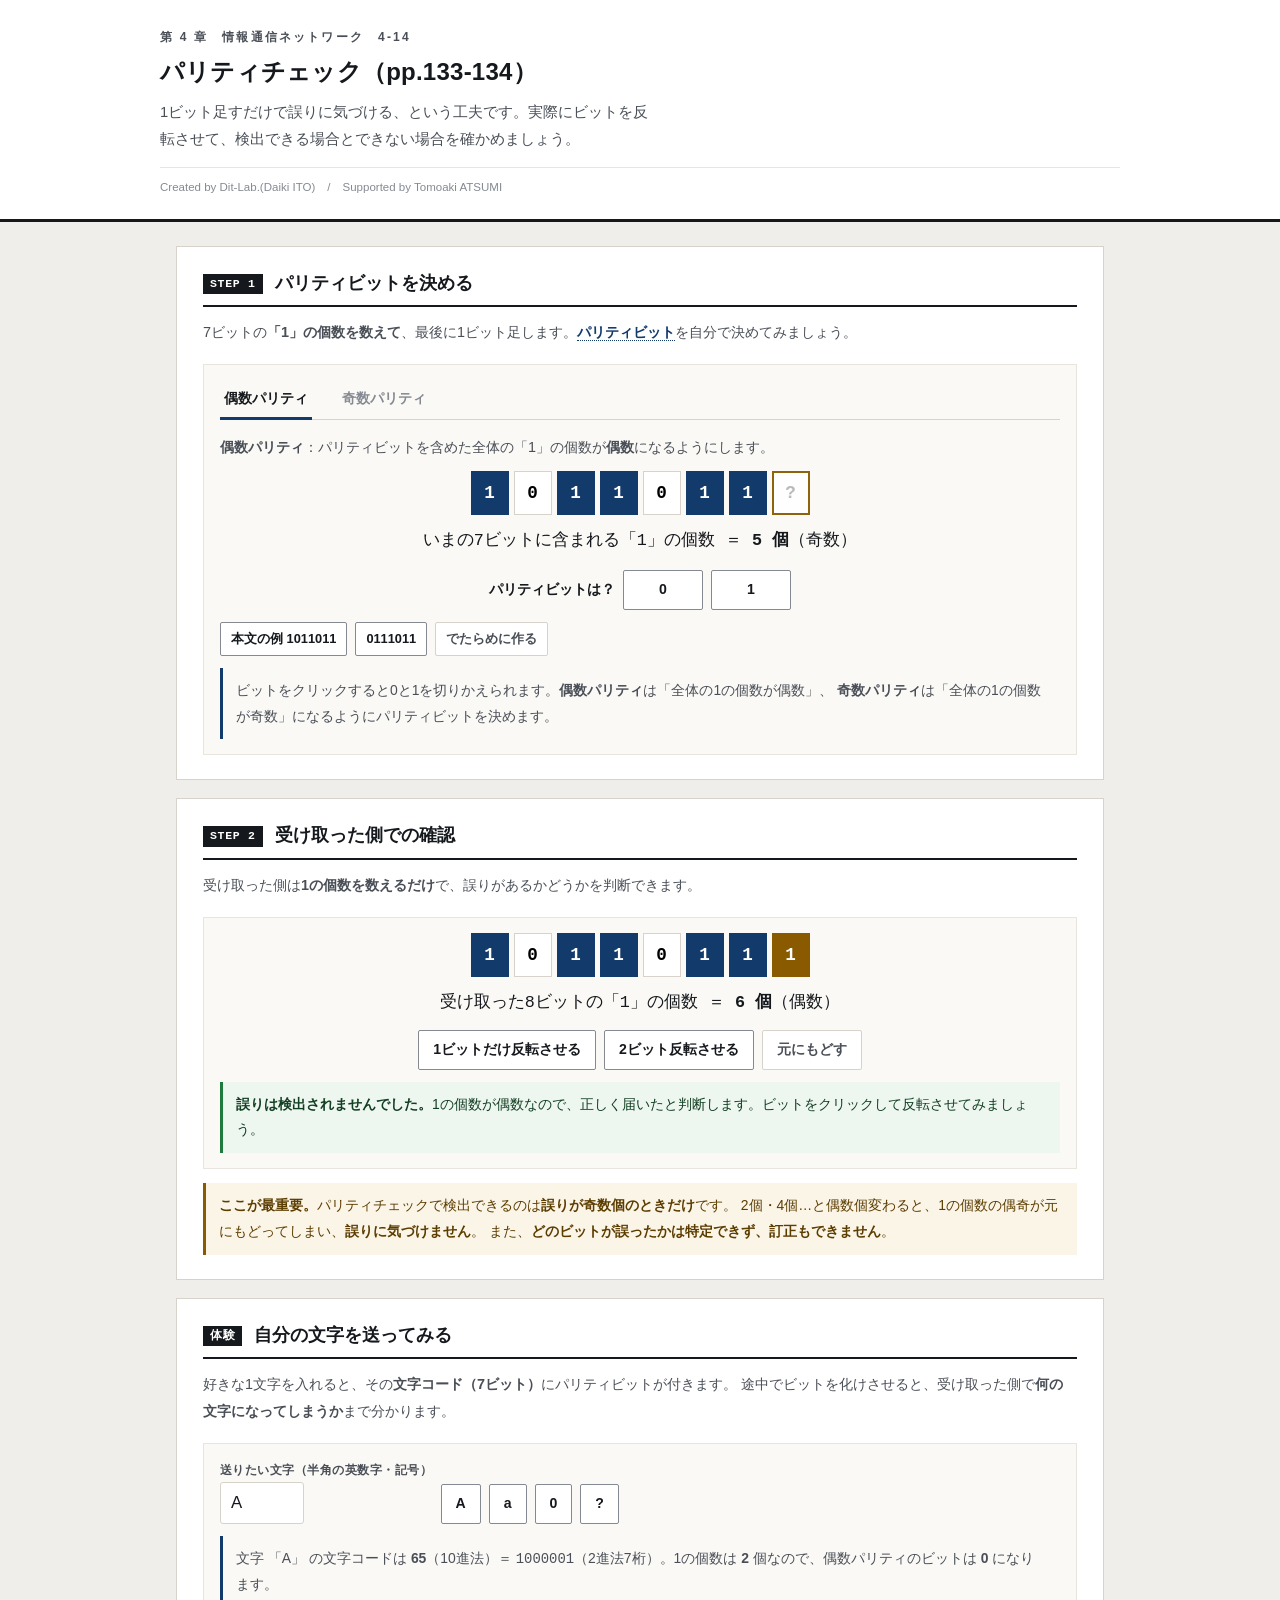
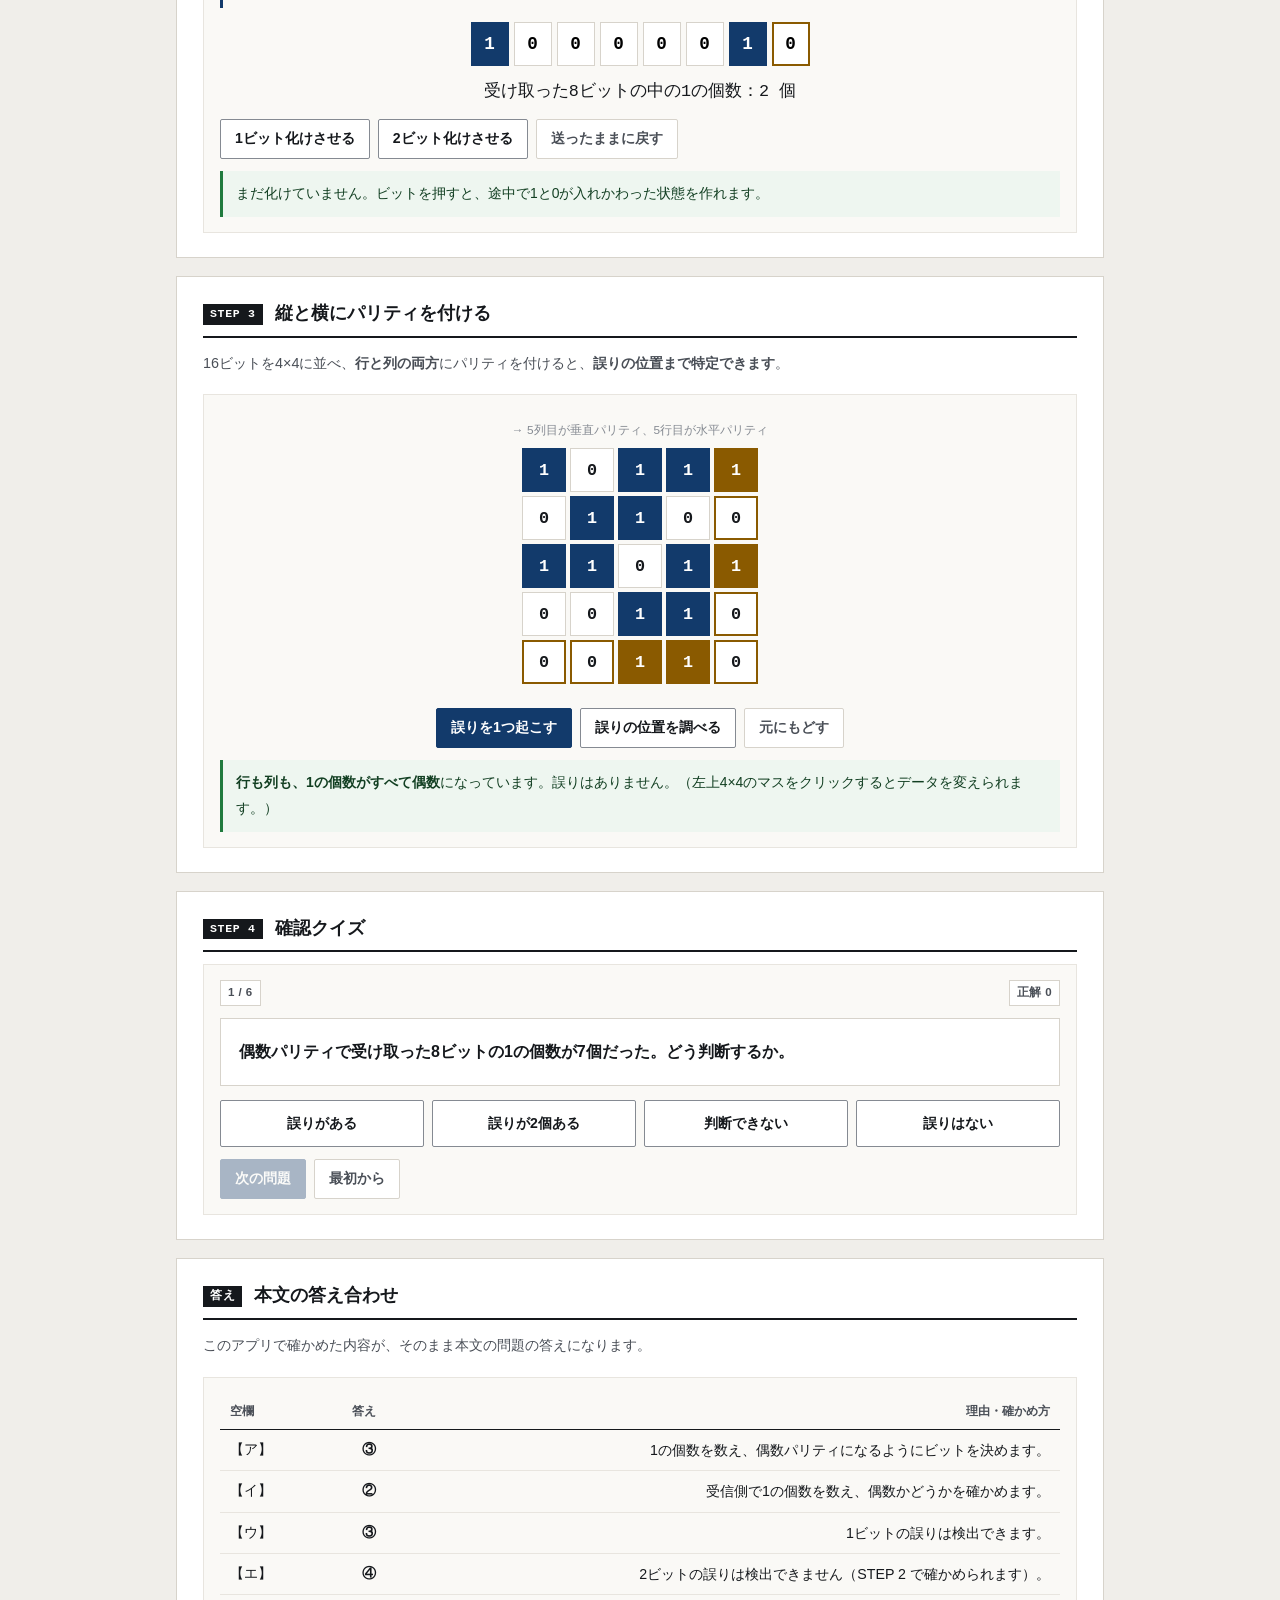
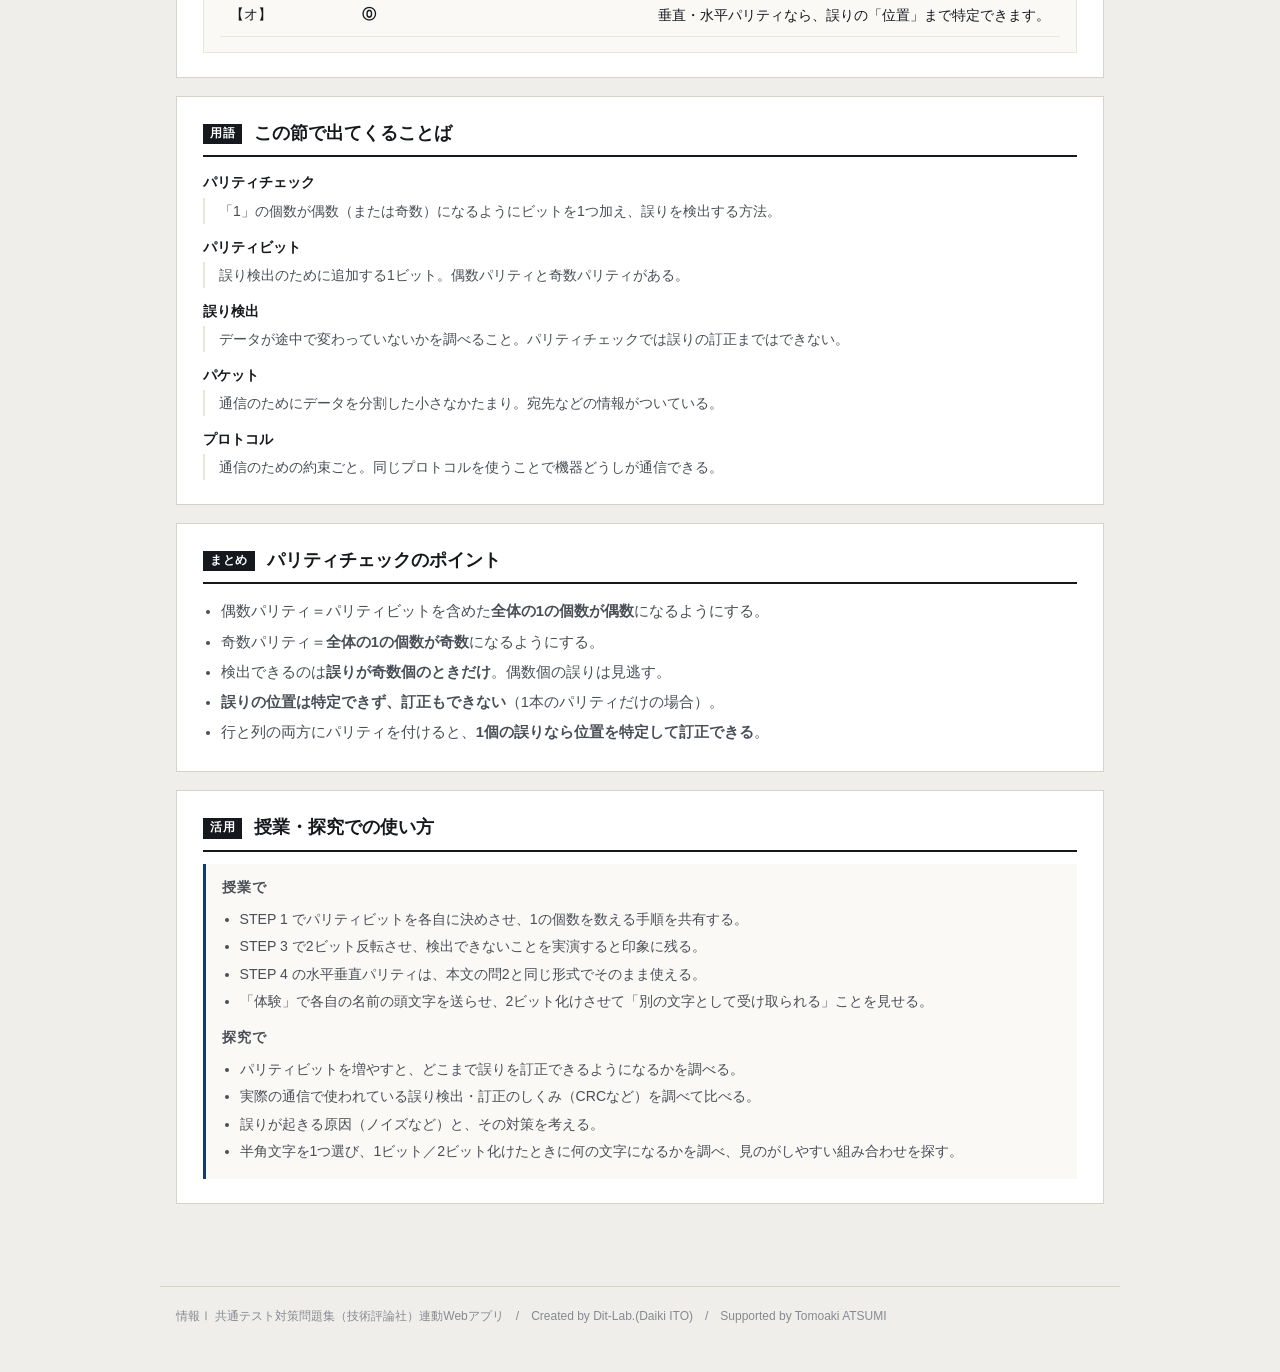
==== commit e6ea7ddf: "fix: タイトルのページ数表記を台割・最終原稿に合わせて修正" ====
--- a/index.html
+++ b/index.html
@@ -14,7 +14,7 @@
 <header class="app-header">
   <div class="inner">
     <span class="eyebrow">第 4 章　情報通信ネットワーク　4-14</span>
-    <h1>パリティチェック（pp.133-136）</h1>
+    <h1>パリティチェック（pp.133-134）</h1>
     <p class="lead">1ビット足すだけで誤りに気づける、という工夫です。実際にビットを反転させて、検出できる場合とできない場合を確かめましょう。</p>
     <p class="credit">Created by Dit-Lab.(Daiki ITO)　/　Supported by Tomoaki ATSUMI</p>
   </div>
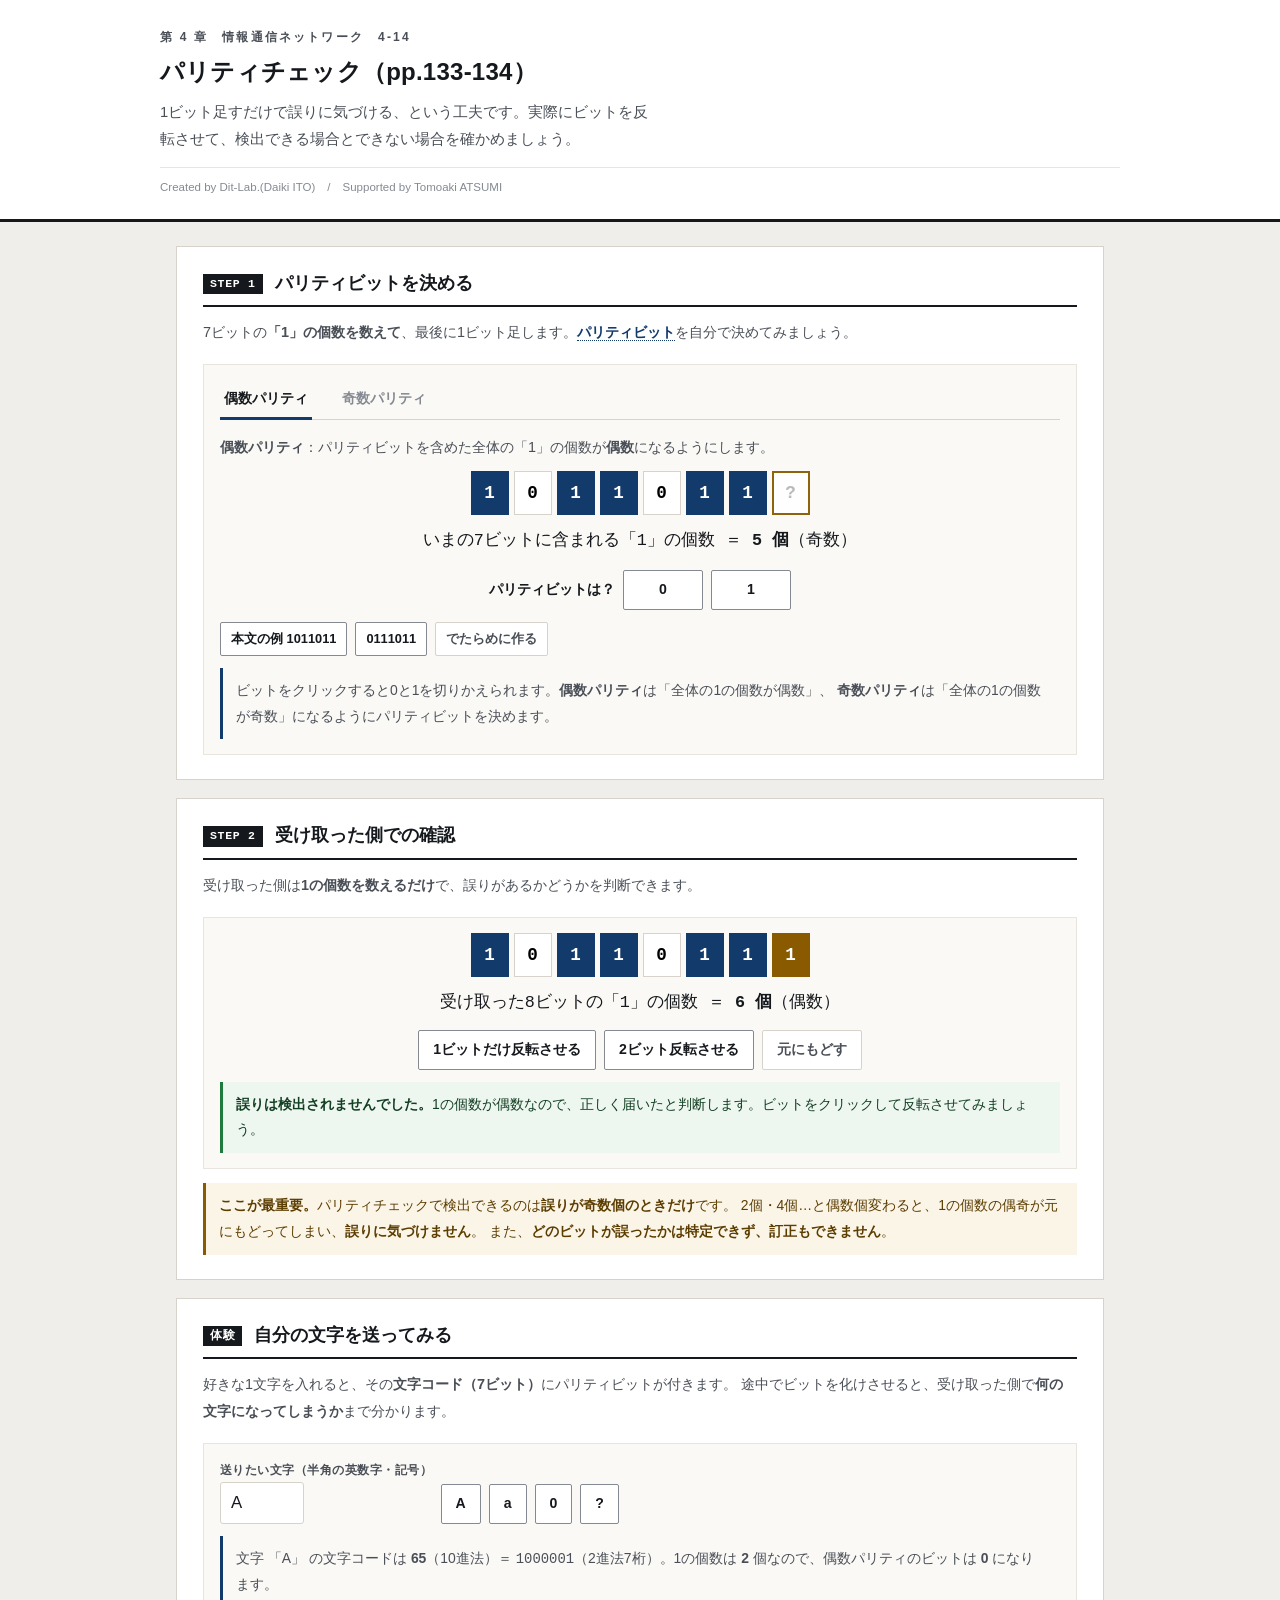
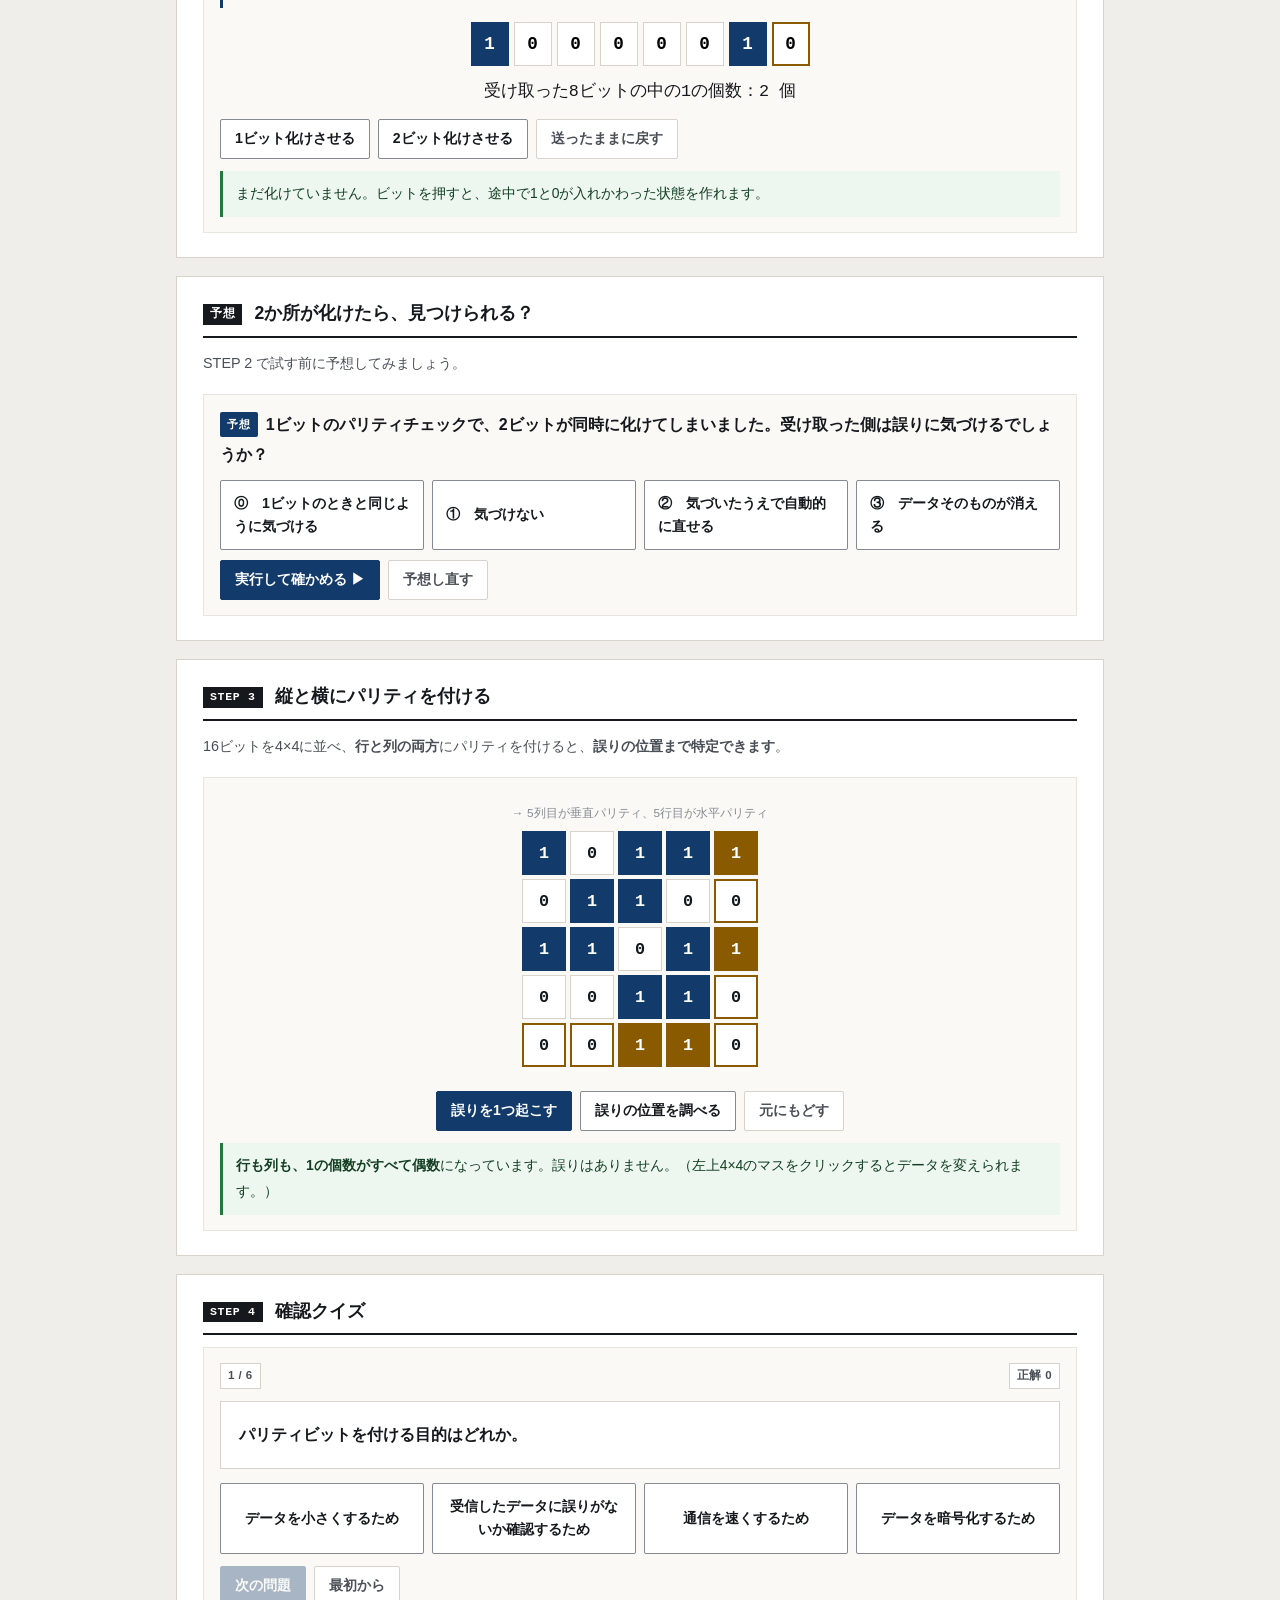
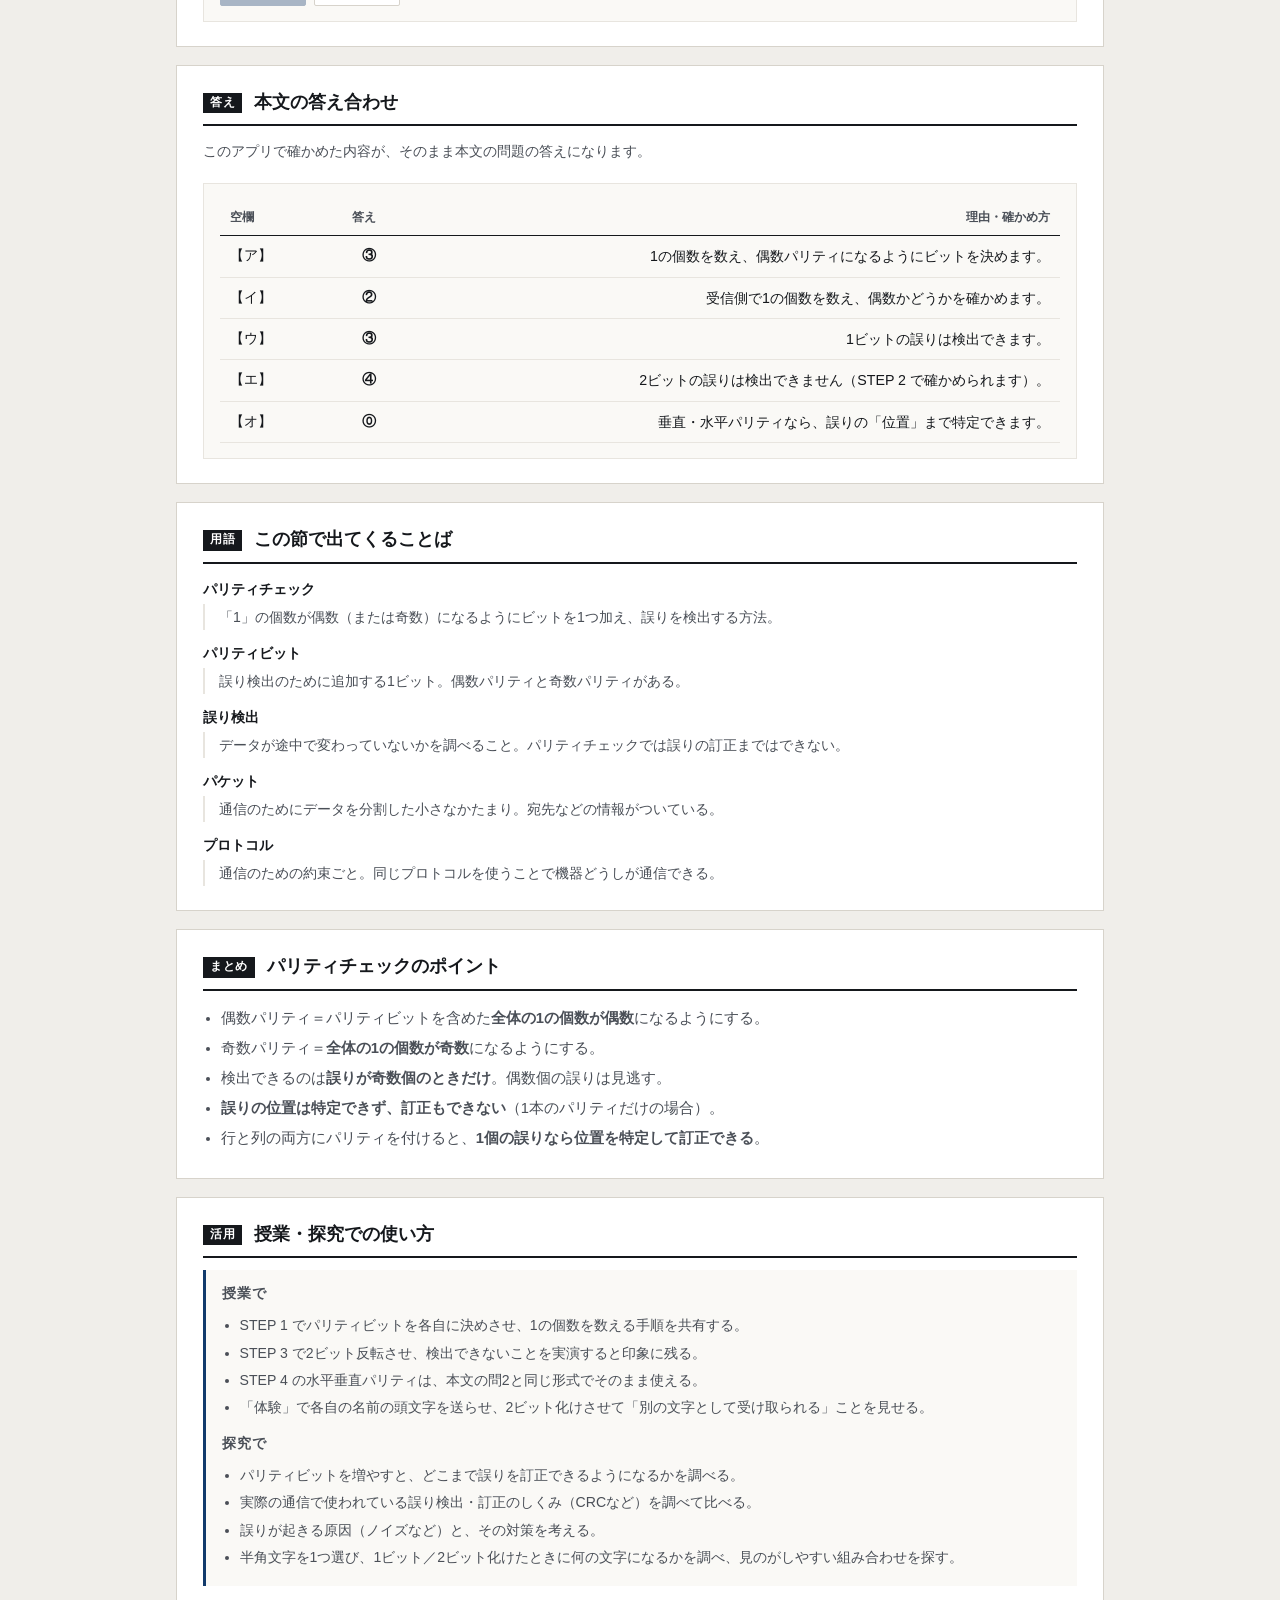
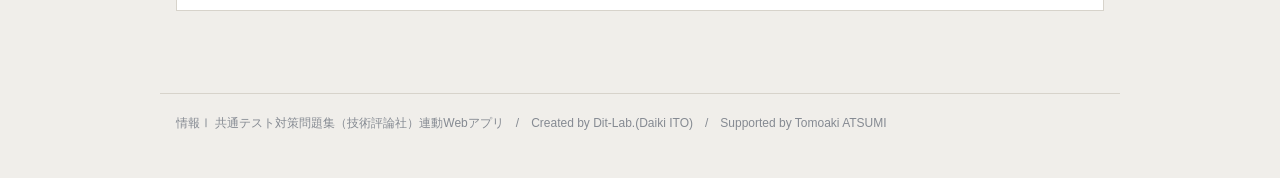
==== commit c82b9203: "feat: 予想してから確かめるステップを追加（直感が外れやすい点を明確化）" ====
--- a/index.html
+++ b/index.html
@@ -98,6 +98,12 @@
     </div>
   </section>
 
+  <section class="step">
+    <h2><span class="no">予想</span>2か所が化けたら、見つけられる？</h2>
+    <p class="desc">STEP 2 で試す前に予想してみましょう。</p>
+    <div class="panel"><div id="pdP"></div></div>
+  </section>
+
   <section class="step" id="step3">
     <h2><span class="no">STEP 3</span>縦と横にパリティを付ける</h2>
     <p class="desc">16ビットを4×4に並べ、<strong>行と列の両方</strong>にパリティを付けると、<strong>誤りの位置まで特定できます</strong>。</p>
@@ -184,6 +190,7 @@
 
 <script src="js/tools.js?v=c07db610"></script>
 <script src="js/terms.js?v=92038844"></script>
-<script src="js/app.js?v=76004ef0"></script>
+<script src="js/predict.js?v=1b9c8bf0"></script>
+<script src="js/app.js?v=5dbbbcf5"></script>
 </body>
 </html>
